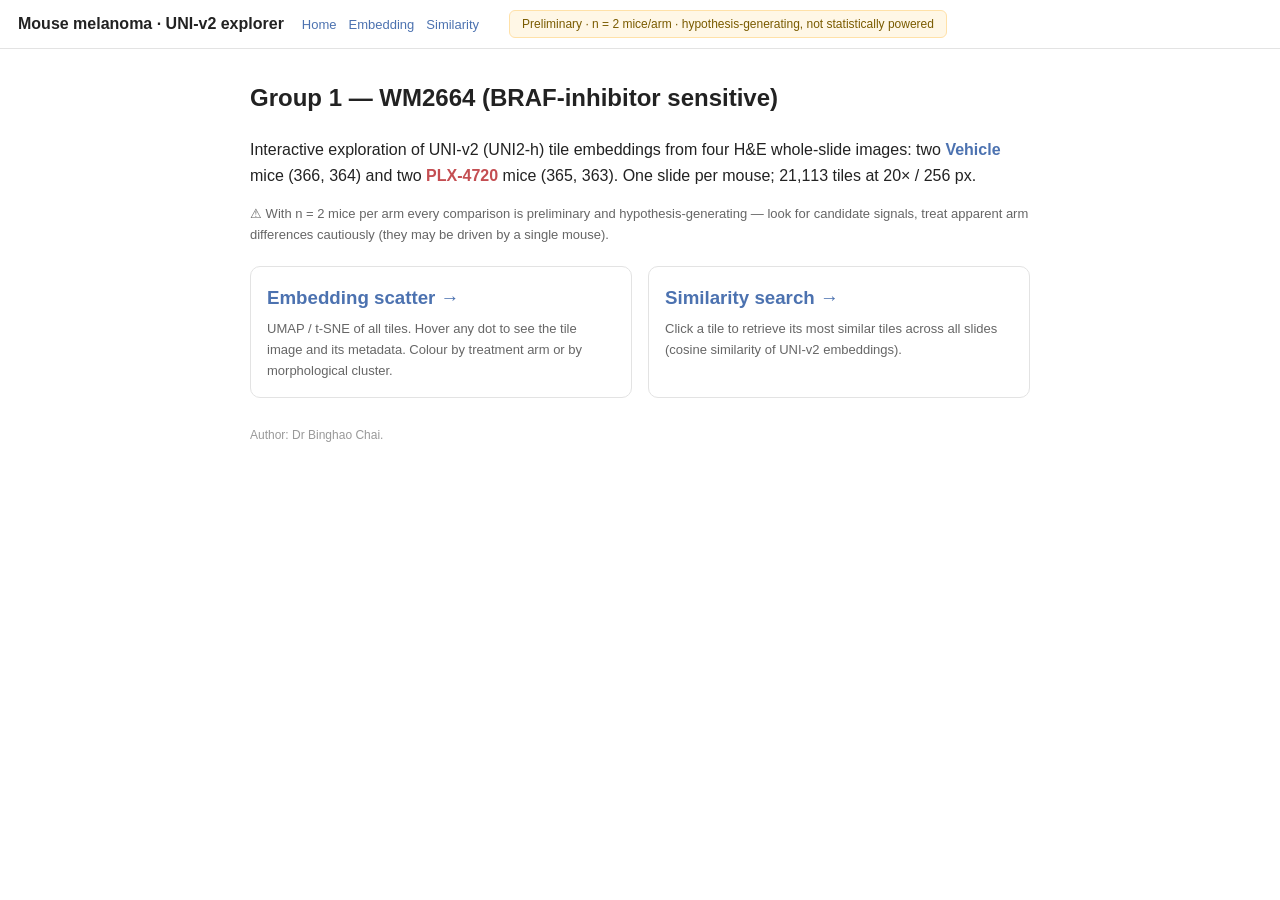
==== index.html @ 3aac0aca "Interactive UNI-v2 tile explorer (static site) - index.html (summary), scatter.html (UMAP/t-SNE, hov" ====
<!doctype html><html><head><meta charset="utf-8">
<title>Mouse melanoma · UNI-v2 explorer</title><link rel="stylesheet" href="style.css"></head>
<body><header>
  <h1>Mouse melanoma · UNI-v2 explorer</h1>
  <nav class="crumbs"><a href="index.html">Home</a><a href="scatter.html">Embedding</a><a href="similarity.html">Similarity</a></nav>
  <span class="banner">Preliminary · n = 2 mice/arm · hypothesis-generating, not statistically powered</span>
</header>
<div class="home">
<h2>Group 1 — WM2664 (BRAF-inhibitor sensitive)</h2>
<p>Interactive exploration of UNI-v2 (UNI2-h) tile embeddings from four H&amp;E whole-slide images:
two <b style="color:#4C72B0">Vehicle</b> mice (366, 364) and two <b style="color:#C44E52">PLX-4720</b>
mice (365, 363). One slide per mouse; 21,113 tiles at 20× / 256&nbsp;px.</p>
<p style="color:#666;font-size:13px">⚠ With n = 2 mice per arm every comparison is preliminary and
hypothesis-generating — look for candidate signals, treat apparent arm differences cautiously
(they may be driven by a single mouse).</p>
<div class="cards">
  <a class="card" href="scatter.html"><h3>Embedding scatter →</h3>
    <p>UMAP / t-SNE of all tiles. Hover any dot to see the tile image and its metadata.
       Colour by treatment arm or by morphological cluster.</p></a>
  <a class="card" href="similarity.html"><h3>Similarity search →</h3>
    <p>Click a tile to retrieve its most similar tiles across all slides
       (cosine similarity of UNI-v2 embeddings).</p></a>
</div>
<p style="margin-top:28px;font-size:12px;color:#999">Author: Dr Binghao Chai.</p>
</div></body></html>
---- style.css ----
:root{ --fg:#222; --muted:#666; --line:#e3e3e3; --accent:#4C72B0; }
*{ box-sizing:border-box; }
body{ font-family:Arial,"Liberation Sans","Nimbus Sans",Helvetica,sans-serif;
  color:var(--fg); margin:0; }
header{ padding:10px 18px; border-bottom:1px solid var(--line); display:flex;
  align-items:center; gap:18px; flex-wrap:wrap; }
header h1{ font-size:16px; margin:0; font-weight:700; }
header .crumbs a{ color:var(--accent); text-decoration:none; margin-right:12px; font-size:13px; }
.banner{ background:#fff7e6; border:1px solid #ffe1a8; color:#7a5b00;
  font-size:12px; padding:6px 12px; border-radius:6px; }
.controls{ display:flex; gap:14px; align-items:center; font-size:13px; flex-wrap:wrap; }
.controls label{ color:var(--muted); margin-right:4px; }
select,button{ font:inherit; padding:3px 8px; border:1px solid #ccc; border-radius:6px;
  background:#fff; cursor:pointer; }
.wrap{ display:flex; height:calc(100vh - 58px); }
#plot{ flex:1 1 auto; min-width:0; }
.side{ width:300px; border-left:1px solid var(--line); padding:14px; overflow:auto; }
.tile{ background:#f3f3f3; border:1px solid #ddd; border-radius:4px; }
.kv{ font-size:13px; color:var(--fg); margin:8px 0; line-height:1.5; }
.kv b{ color:var(--muted); font-weight:400; display:inline-block; width:64px; }
.swatch{ display:inline-block; width:11px; height:11px; border-radius:2px; vertical-align:middle; }
.grid{ display:flex; flex-wrap:wrap; gap:8px; }
.cell{ width:88px; cursor:pointer; text-align:center; }
.cell .thumb{ border:3px solid #ccc; border-radius:4px; }
.cell .cap{ font-size:11px; color:var(--muted); margin-top:2px; }
.home{ max-width:820px; margin:30px auto; padding:0 20px; line-height:1.6; }
.home .cards{ display:flex; gap:16px; flex-wrap:wrap; margin-top:20px; }
.card{ flex:1 1 240px; border:1px solid var(--line); border-radius:10px; padding:16px;
  text-decoration:none; color:inherit; transition:box-shadow .15s; }
.card:hover{ box-shadow:0 3px 14px rgba(0,0,0,.08); }
.card h3{ margin:0 0 6px; color:var(--accent); }
.card p{ margin:0; font-size:13px; color:var(--muted); }
table.meta{ font-size:13px; border-collapse:collapse; margin-top:8px; }
table.meta td{ padding:2px 10px 2px 0; }
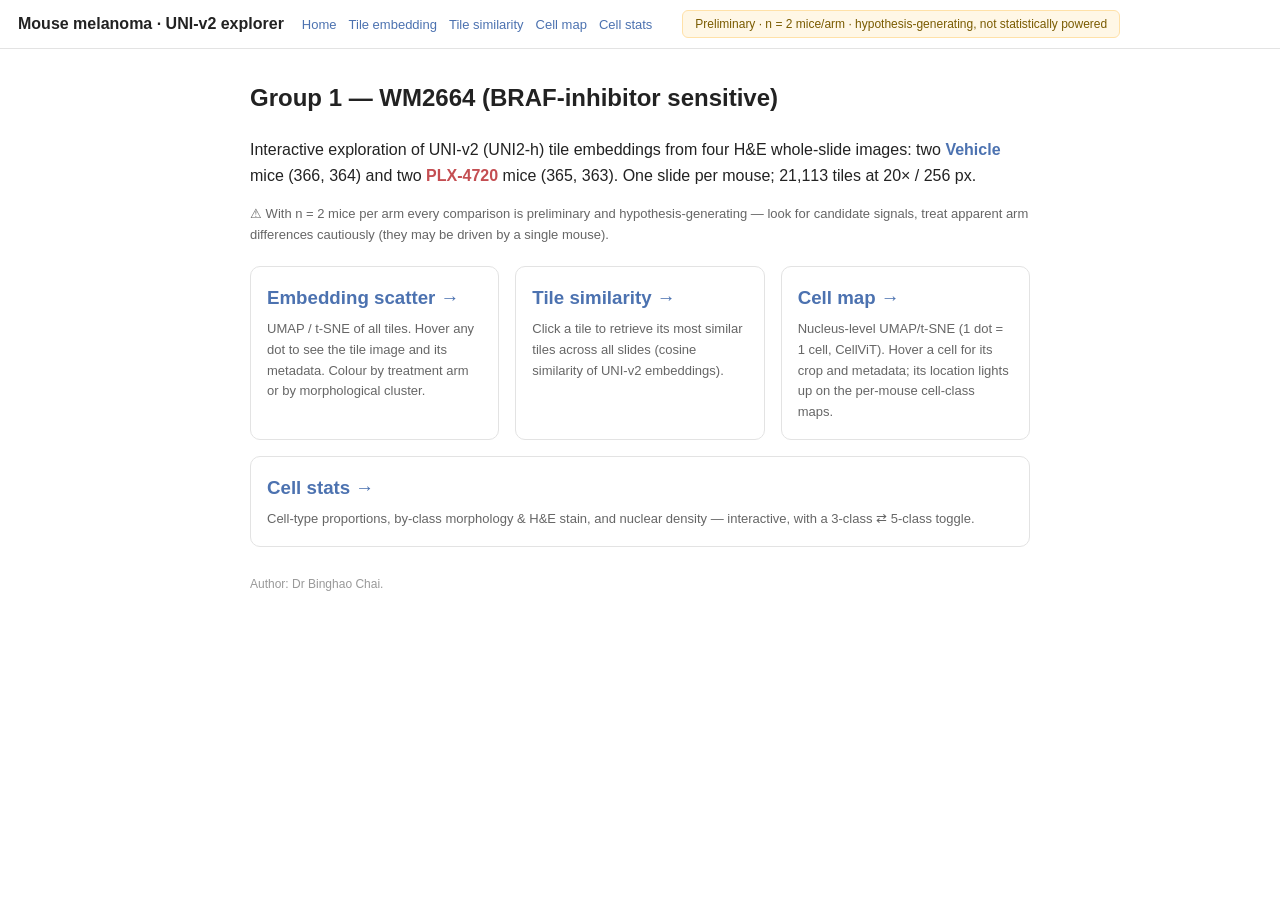
==== commit 645dea81: "add cell level analysis - interactive" ====
--- a/index.html
+++ b/index.html
@@ -2,7 +2,7 @@
 <title>Mouse melanoma · UNI-v2 explorer</title><link rel="stylesheet" href="style.css"></head>
 <body><header>
   <h1>Mouse melanoma · UNI-v2 explorer</h1>
-  <nav class="crumbs"><a href="index.html">Home</a><a href="scatter.html">Embedding</a><a href="similarity.html">Similarity</a></nav>
+  <nav class="crumbs"><a href="index.html">Home</a><a href="scatter.html">Tile embedding</a><a href="similarity.html">Tile similarity</a><a href="cells_scatter.html">Cell map</a><a href="cells.html">Cell stats</a></nav>
   <span class="banner">Preliminary · n = 2 mice/arm · hypothesis-generating, not statistically powered</span>
 </header>
 <div class="home">
@@ -17,9 +17,15 @@
   <a class="card" href="scatter.html"><h3>Embedding scatter →</h3>
     <p>UMAP / t-SNE of all tiles. Hover any dot to see the tile image and its metadata.
        Colour by treatment arm or by morphological cluster.</p></a>
-  <a class="card" href="similarity.html"><h3>Similarity search →</h3>
+  <a class="card" href="similarity.html"><h3>Tile similarity →</h3>
     <p>Click a tile to retrieve its most similar tiles across all slides
        (cosine similarity of UNI-v2 embeddings).</p></a>
+  <a class="card" href="cells_scatter.html"><h3>Cell map →</h3>
+    <p>Nucleus-level UMAP/t-SNE (1 dot = 1 cell, CellViT). Hover a cell for its crop and metadata;
+       its location lights up on the per-mouse cell-class maps.</p></a>
+  <a class="card" href="cells.html"><h3>Cell stats →</h3>
+    <p>Cell-type proportions, by-class morphology &amp; H&amp;E stain, and nuclear density —
+       interactive, with a 3-class ⇄ 5-class toggle.</p></a>
 </div>
 <p style="margin-top:28px;font-size:12px;color:#999">Author: Dr Binghao Chai.</p>
 </div></body></html>
--- a/style.css
+++ b/style.css
@@ -9,13 +9,54 @@
 header .crumbs a{ color:var(--accent); text-decoration:none; margin-right:12px; font-size:13px; }
 .banner{ background:#fff7e6; border:1px solid #ffe1a8; color:#7a5b00;
   font-size:12px; padding:6px 12px; border-radius:6px; }
+.hint{ background:#eaf1ff; border:1px solid #b9d0ff; color:#244c93; font-weight:600;
+  font-size:12px; padding:5px 11px; border-radius:6px; line-height:1.45; }
+.hint b{ color:#142f5e; }
 .controls{ display:flex; gap:14px; align-items:center; font-size:13px; flex-wrap:wrap; }
 .controls label{ color:var(--muted); margin-right:4px; }
 select,button{ font:inherit; padding:3px 8px; border:1px solid #ccc; border-radius:6px;
   background:#fff; cursor:pointer; }
 .wrap{ display:flex; height:calc(100vh - 58px); }
 #plot{ flex:1 1 auto; min-width:0; }
-.side{ width:300px; border-left:1px solid var(--line); padding:14px; overflow:auto; }
+.side{ width:480px; flex:0 0 480px; border-left:1px solid var(--line); padding:14px; overflow:auto; }
+.paneltop{ display:flex; gap:12px; align-items:flex-start; }
+.heathead{ display:flex; justify-content:space-between; align-items:center;
+  margin:16px 0 6px; font-size:13px; color:var(--muted); }
+.heathead input[type=range]{ vertical-align:middle; width:90px; }
+.heatwrap{ position:relative; width:100%; line-height:0; border:1px solid var(--line); border-radius:4px; overflow:hidden; }
+#heatBase{ position:relative; width:100%; display:block; }
+#heatOver{ position:absolute; top:0; left:0; width:100%; display:block; }
+.marker{ position:absolute; border:2px solid #00e5ff;
+  box-shadow:0 0 0 1.6px rgba(0,0,0,.85), 0 0 6px rgba(0,229,255,.8);
+  border-radius:2px; pointer-events:none; display:none; }
+/* scatter page: small scatter (left, tile card floats over it) + 2x2 heatmaps fill the right */
+.layout2{ display:grid; grid-template-columns:38% 62%; gap:8px;
+  height:calc(100vh - 96px); padding:8px; }
+.plotwrap{ position:relative; min-width:0; border:1px solid var(--line); border-radius:6px; overflow:hidden; }
+.plotwrap #plot{ position:absolute; inset:0; }
+#tilecard{ position:absolute; top:8px; left:8px; z-index:6; pointer-events:none;
+  display:flex; gap:10px; align-items:flex-start; max-width:330px;
+  background:rgba(255,255,255,.94); border:1px solid var(--line); border-radius:8px;
+  padding:8px; box-shadow:0 2px 12px rgba(0,0,0,.14); }
+.heatside{ grid-column:2; display:flex; flex-direction:column; min-width:0; min-height:0; }
+.overlaybar{ display:flex; align-items:center; gap:12px; margin-bottom:8px; padding:9px 14px;
+  background:#eaf1ff; border:1px solid #b9d0ff; border-radius:9px; }
+.overlaybar .olabel{ font-weight:700; color:#244c93; font-size:13px; white-space:nowrap; }
+.overlaybar input[type=range]{ flex:1; accent-color:#244c93; height:6px; }
+.overlaybar .oval{ font-variant-numeric:tabular-nums; color:#244c93; font-weight:700;
+  width:44px; text-align:right; }
+.heatgrid2{ flex:1; display:grid; grid-template-columns:1fr 1fr; grid-template-rows:1fr 1fr;
+  gap:8px; min-height:0; }
+.hpanel{ position:relative; border:1px solid var(--line); border-radius:6px; padding:5px;
+  display:flex; flex-direction:column; min-height:0; min-width:0;
+  opacity:.9; transition:opacity .1s, box-shadow .1s; }
+.hpanel.active{ opacity:1; box-shadow:0 0 0 2px var(--hl) inset; }
+.hlabel{ font-size:12px; color:var(--fg); margin-bottom:4px; white-space:nowrap; }
+.hbox{ position:relative; flex:1; min-height:0; }
+.hbase,.hover{ position:absolute; top:0; left:0; width:100%; height:100%; object-fit:contain; }
+.hmark{ position:absolute; border:2px solid #00e5ff;
+  box-shadow:0 0 0 1.6px rgba(0,0,0,.85), 0 0 7px rgba(0,229,255,.9);
+  border-radius:2px; pointer-events:none; display:none; }
 .tile{ background:#f3f3f3; border:1px solid #ddd; border-radius:4px; }
 .kv{ font-size:13px; color:var(--fg); margin:8px 0; line-height:1.5; }
 .kv b{ color:var(--muted); font-weight:400; display:inline-block; width:64px; }
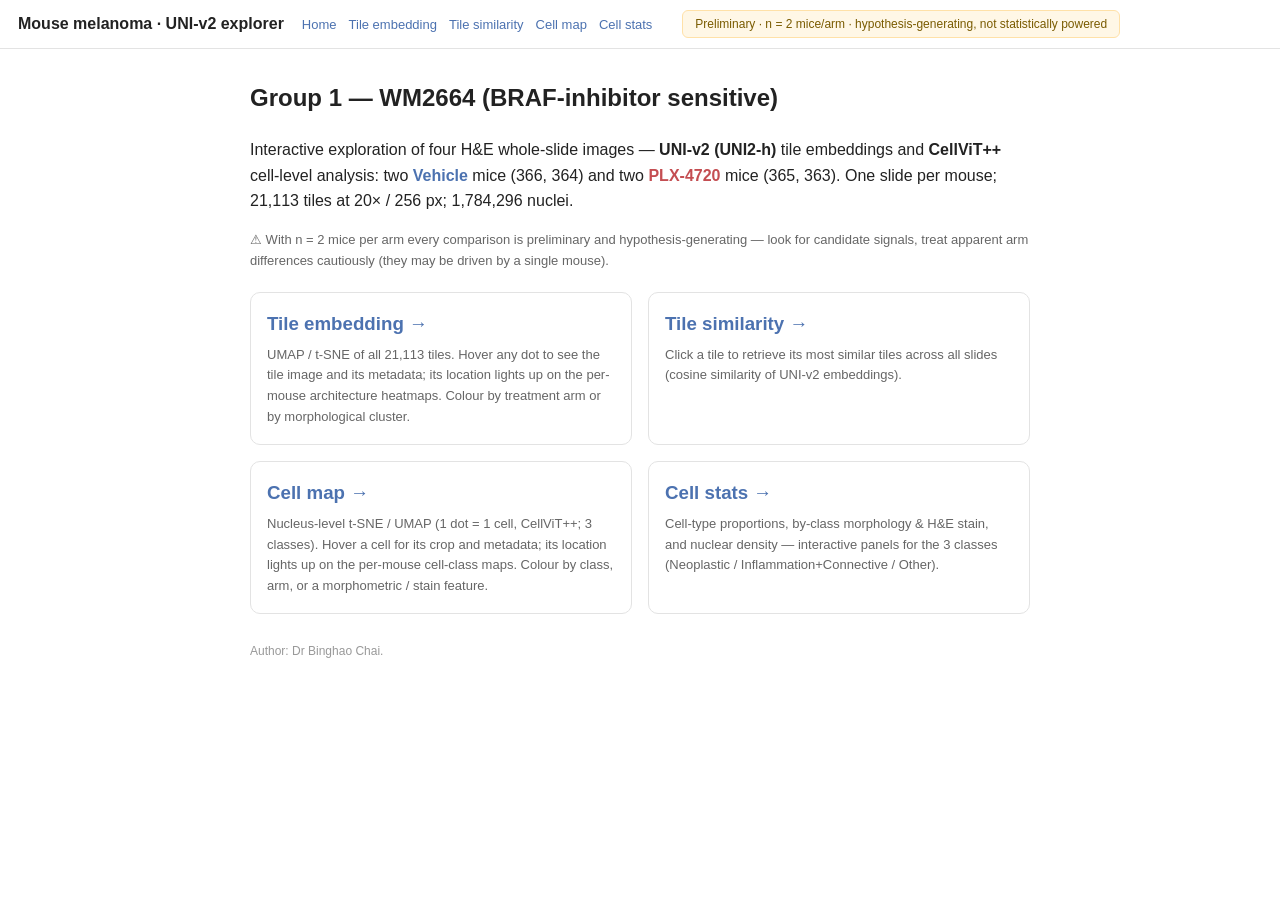
==== commit d43b5dd5: "layout update" ====
--- a/index.html
+++ b/index.html
@@ -1,5 +1,5 @@
 <!doctype html><html><head><meta charset="utf-8">
-<title>Mouse melanoma · UNI-v2 explorer</title><link rel="stylesheet" href="style.css"></head>
+<title>Mouse melanoma · UNI-v2 explorer</title><link rel="stylesheet" href="style.css?v=20260602153105"></head>
 <body><header>
   <h1>Mouse melanoma · UNI-v2 explorer</h1>
   <nav class="crumbs"><a href="index.html">Home</a><a href="scatter.html">Tile embedding</a><a href="similarity.html">Tile similarity</a><a href="cells_scatter.html">Cell map</a><a href="cells.html">Cell stats</a></nav>
@@ -7,25 +7,28 @@
 </header>
 <div class="home">
 <h2>Group 1 — WM2664 (BRAF-inhibitor sensitive)</h2>
-<p>Interactive exploration of UNI-v2 (UNI2-h) tile embeddings from four H&amp;E whole-slide images:
-two <b style="color:#4C72B0">Vehicle</b> mice (366, 364) and two <b style="color:#C44E52">PLX-4720</b>
-mice (365, 363). One slide per mouse; 21,113 tiles at 20× / 256&nbsp;px.</p>
+<p>Interactive exploration of four H&amp;E whole-slide images — <b>UNI-v2 (UNI2-h)</b> tile
+embeddings and <b>CellViT++</b> cell-level analysis: two <b style="color:#4C72B0">Vehicle</b>
+mice (366, 364) and two <b style="color:#C44E52">PLX-4720</b> mice (365, 363). One slide per mouse;
+21,113 tiles at 20× / 256&nbsp;px; 1,784,296 nuclei.</p>
 <p style="color:#666;font-size:13px">⚠ With n = 2 mice per arm every comparison is preliminary and
 hypothesis-generating — look for candidate signals, treat apparent arm differences cautiously
 (they may be driven by a single mouse).</p>
 <div class="cards">
-  <a class="card" href="scatter.html"><h3>Embedding scatter →</h3>
-    <p>UMAP / t-SNE of all tiles. Hover any dot to see the tile image and its metadata.
-       Colour by treatment arm or by morphological cluster.</p></a>
+  <a class="card" href="scatter.html"><h3>Tile embedding →</h3>
+    <p>UMAP / t-SNE of all 21,113 tiles. Hover any dot to see the tile image and its metadata;
+       its location lights up on the per-mouse architecture heatmaps. Colour by treatment arm or
+       by morphological cluster.</p></a>
   <a class="card" href="similarity.html"><h3>Tile similarity →</h3>
     <p>Click a tile to retrieve its most similar tiles across all slides
        (cosine similarity of UNI-v2 embeddings).</p></a>
   <a class="card" href="cells_scatter.html"><h3>Cell map →</h3>
-    <p>Nucleus-level UMAP/t-SNE (1 dot = 1 cell, CellViT). Hover a cell for its crop and metadata;
-       its location lights up on the per-mouse cell-class maps.</p></a>
+    <p>Nucleus-level t-SNE / UMAP (1 dot = 1 cell, CellViT++; 3 classes). Hover a cell for its crop
+       and metadata; its location lights up on the per-mouse cell-class maps. Colour by class, arm,
+       or a morphometric / stain feature.</p></a>
   <a class="card" href="cells.html"><h3>Cell stats →</h3>
     <p>Cell-type proportions, by-class morphology &amp; H&amp;E stain, and nuclear density —
-       interactive, with a 3-class ⇄ 5-class toggle.</p></a>
+       interactive panels for the 3 classes (Neoplastic / Inflammation+Connective / Other).</p></a>
 </div>
 <p style="margin-top:28px;font-size:12px;color:#999">Author: Dr Binghao Chai.</p>
 </div></body></html>
--- a/style.css
+++ b/style.css
@@ -66,8 +66,8 @@
 .cell .thumb{ border:3px solid #ccc; border-radius:4px; }
 .cell .cap{ font-size:11px; color:var(--muted); margin-top:2px; }
 .home{ max-width:820px; margin:30px auto; padding:0 20px; line-height:1.6; }
-.home .cards{ display:flex; gap:16px; flex-wrap:wrap; margin-top:20px; }
-.card{ flex:1 1 240px; border:1px solid var(--line); border-radius:10px; padding:16px;
+.home .cards{ display:grid; grid-template-columns:1fr 1fr; gap:16px; margin-top:20px; }
+.card{ border:1px solid var(--line); border-radius:10px; padding:16px;
   text-decoration:none; color:inherit; transition:box-shadow .15s; }
 .card:hover{ box-shadow:0 3px 14px rgba(0,0,0,.08); }
 .card h3{ margin:0 0 6px; color:var(--accent); }
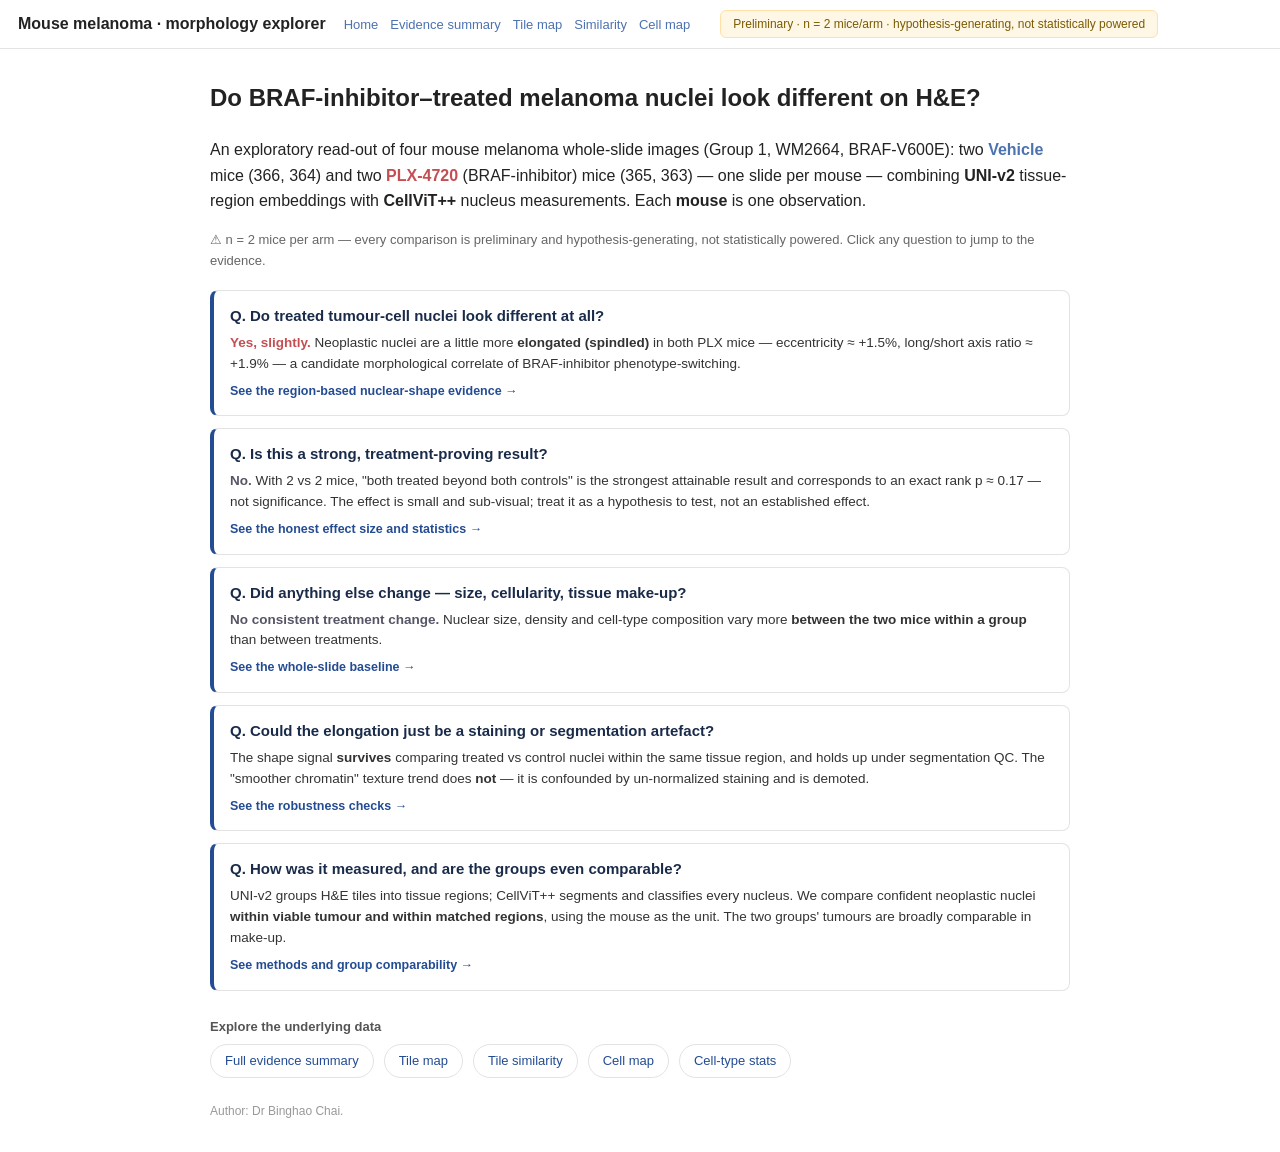
==== commit 7d3323ba: "add plots" ====
--- a/index.html
+++ b/index.html
@@ -1,34 +1,72 @@
 <!doctype html><html><head><meta charset="utf-8">
-<title>Mouse melanoma · UNI-v2 explorer</title><link rel="stylesheet" href="style.css?v=20260602153105"></head>
+<title>Mouse melanoma · morphology explorer</title><link rel="stylesheet" href="style.css?v=20260710223205">
+<style>
+.home{max-width:900px}
+.qa{display:flex;flex-direction:column;gap:12px;margin:18px 0 26px}
+.qa a{display:block;border:1px solid var(--line);border-left:4px solid #244c93;border-radius:8px;
+  padding:13px 16px;text-decoration:none;color:inherit;background:#fff;transition:background .12s}
+.qa a:hover{background:#f6f9fe}
+.qa .q{font-weight:600;color:#1a2b4a;font-size:15px}
+.qa .a{color:#333;font-size:13.5px;line-height:1.55;margin-top:5px}
+.qa .a b.up{color:#C44E52}.qa .a b.flat{color:#556}
+.qa .go{color:#244c93;font-size:12.5px;font-weight:600;margin-top:6px;display:inline-block}
+.explore{display:flex;gap:10px;flex-wrap:wrap;margin:6px 0 24px}
+.explore a{border:1px solid var(--line);border-radius:999px;padding:6px 14px;text-decoration:none;color:#244c93;font-size:13px;background:#fff}
+.explore a:hover{background:#f0f4fb}
+</style></head>
 <body><header>
-  <h1>Mouse melanoma · UNI-v2 explorer</h1>
-  <nav class="crumbs"><a href="index.html">Home</a><a href="scatter.html">Tile embedding</a><a href="similarity.html">Tile similarity</a><a href="cells_scatter.html">Cell map</a><a href="cells.html">Cell stats</a></nav>
+  <h1>Mouse melanoma · morphology explorer</h1>
+  <nav class="crumbs"><a href="index.html">Home</a><a href="experiments.html">Evidence summary</a><a href="scatter.html">Tile map</a><a href="similarity.html">Similarity</a><a href="cells_scatter.html">Cell map</a></nav>
   <span class="banner">Preliminary · n = 2 mice/arm · hypothesis-generating, not statistically powered</span>
 </header>
 <div class="home">
-<h2>Group 1 — WM2664 (BRAF-inhibitor sensitive)</h2>
-<p>Interactive exploration of four H&amp;E whole-slide images — <b>UNI-v2 (UNI2-h)</b> tile
-embeddings and <b>CellViT++</b> cell-level analysis: two <b style="color:#4C72B0">Vehicle</b>
-mice (366, 364) and two <b style="color:#C44E52">PLX-4720</b> mice (365, 363). One slide per mouse;
-21,113 tiles at 20× / 256&nbsp;px; 1,784,296 nuclei.</p>
-<p style="color:#666;font-size:13px">⚠ With n = 2 mice per arm every comparison is preliminary and
-hypothesis-generating — look for candidate signals, treat apparent arm differences cautiously
-(they may be driven by a single mouse).</p>
-<div class="cards">
-  <a class="card" href="scatter.html"><h3>Tile embedding →</h3>
-    <p>UMAP / t-SNE of all 21,113 tiles. Hover any dot to see the tile image and its metadata;
-       its location lights up on the per-mouse architecture heatmaps. Colour by treatment arm or
-       by morphological cluster.</p></a>
-  <a class="card" href="similarity.html"><h3>Tile similarity →</h3>
-    <p>Click a tile to retrieve its most similar tiles across all slides
-       (cosine similarity of UNI-v2 embeddings).</p></a>
-  <a class="card" href="cells_scatter.html"><h3>Cell map →</h3>
-    <p>Nucleus-level t-SNE / UMAP (1 dot = 1 cell, CellViT++; 3 classes). Hover a cell for its crop
-       and metadata; its location lights up on the per-mouse cell-class maps. Colour by class, arm,
-       or a morphometric / stain feature.</p></a>
-  <a class="card" href="cells.html"><h3>Cell stats →</h3>
-    <p>Cell-type proportions, by-class morphology &amp; H&amp;E stain, and nuclear density —
-       interactive panels for the 3 classes (Neoplastic / Inflammation+Connective / Other).</p></a>
+<h2>Do BRAF-inhibitor–treated melanoma nuclei look different on H&amp;E?</h2>
+<p>An exploratory read-out of four mouse melanoma whole-slide images (Group 1, WM2664, BRAF-V600E):
+two <b style="color:#4C72B0">Vehicle</b> mice (366, 364) and two <b style="color:#C44E52">PLX-4720</b>
+(BRAF-inhibitor) mice (365, 363) — one slide per mouse — combining <b>UNI-v2</b> tissue-region
+embeddings with <b>CellViT++</b> nucleus measurements. Each <b>mouse</b> is one observation.</p>
+<p style="color:#666;font-size:13px">⚠ n = 2 mice per arm — every comparison is preliminary and
+hypothesis-generating, not statistically powered. Click any question to jump to the evidence.</p>
+
+<div class="qa">
+  <a href="experiments.html#region">
+    <div class="q">Q. Do treated tumour-cell nuclei look different at all?</div>
+    <div class="a"><b class="up">Yes, slightly.</b> Neoplastic nuclei are a little more <b>elongated
+      (spindled)</b> in both PLX mice — eccentricity ≈ +1.5%, long/short axis ratio ≈ +1.9% — a candidate
+      morphological correlate of BRAF-inhibitor phenotype-switching.</div>
+    <span class="go">See the region-based nuclear-shape evidence →</span></a>
+  <a href="experiments.html#top">
+    <div class="q">Q. Is this a strong, treatment-proving result?</div>
+    <div class="a"><b class="flat">No.</b> With 2 vs 2 mice, "both treated beyond both controls" is the
+      strongest attainable result and corresponds to an exact rank p ≈ 0.17 — not significance. The effect
+      is small and sub-visual; treat it as a hypothesis to test, not an established effect.</div>
+    <span class="go">See the honest effect size and statistics →</span></a>
+  <a href="experiments.html#wholeslide">
+    <div class="q">Q. Did anything else change — size, cellularity, tissue make-up?</div>
+    <div class="a"><b class="flat">No consistent treatment change.</b> Nuclear size, density and cell-type
+      composition vary more <b>between the two mice within a group</b> than between treatments.</div>
+    <span class="go">See the whole-slide baseline →</span></a>
+  <a href="experiments.html#artifact">
+    <div class="q">Q. Could the elongation just be a staining or segmentation artefact?</div>
+    <div class="a">The shape signal <b>survives</b> comparing treated vs control nuclei within the same
+      tissue region, and holds up under segmentation QC. The "smoother chromatin" texture trend does
+      <b>not</b> — it is confounded by un-normalized staining and is demoted.</div>
+    <span class="go">See the robustness checks →</span></a>
+  <a href="experiments.html#compare">
+    <div class="q">Q. How was it measured, and are the groups even comparable?</div>
+    <div class="a">UNI-v2 groups H&amp;E tiles into tissue regions; CellViT++ segments and classifies every
+      nucleus. We compare confident neoplastic nuclei <b>within viable tumour and within matched
+      regions</b>, using the mouse as the unit. The two groups' tumours are broadly comparable in make-up.</div>
+    <span class="go">See methods and group comparability →</span></a>
 </div>
-<p style="margin-top:28px;font-size:12px;color:#999">Author: Dr Binghao Chai.</p>
+
+<p style="font-size:13px;color:#555;margin:0 0 6px"><b>Explore the underlying data</b></p>
+<div class="explore">
+  <a href="experiments.html">Full evidence summary</a>
+  <a href="scatter.html">Tile map</a>
+  <a href="similarity.html">Tile similarity</a>
+  <a href="cells_scatter.html">Cell map</a>
+  <a href="cells.html">Cell-type stats</a>
+</div>
+<p style="margin-top:22px;font-size:12px;color:#999">Author: Dr Binghao Chai.</p>
 </div></body></html>
--- a/style.css
+++ b/style.css
@@ -65,6 +65,10 @@
 .cell{ width:88px; cursor:pointer; text-align:center; }
 .cell .thumb{ border:3px solid #ccc; border-radius:4px; }
 .cell .cap{ font-size:11px; color:var(--muted); margin-top:2px; }
+body.embed{ overflow:hidden; }
+body.embed .controls{ padding:7px 12px!important; }
+body.embed .layout2{ grid-template-columns:44% 56%; height:calc(100vh - 46px); padding:6px; }
+body.embed .wrap{ height:calc(100vh - 46px); }
 .home{ max-width:820px; margin:30px auto; padding:0 20px; line-height:1.6; }
 .home .cards{ display:grid; grid-template-columns:1fr 1fr; gap:16px; margin-top:20px; }
 .card{ border:1px solid var(--line); border-radius:10px; padding:16px;
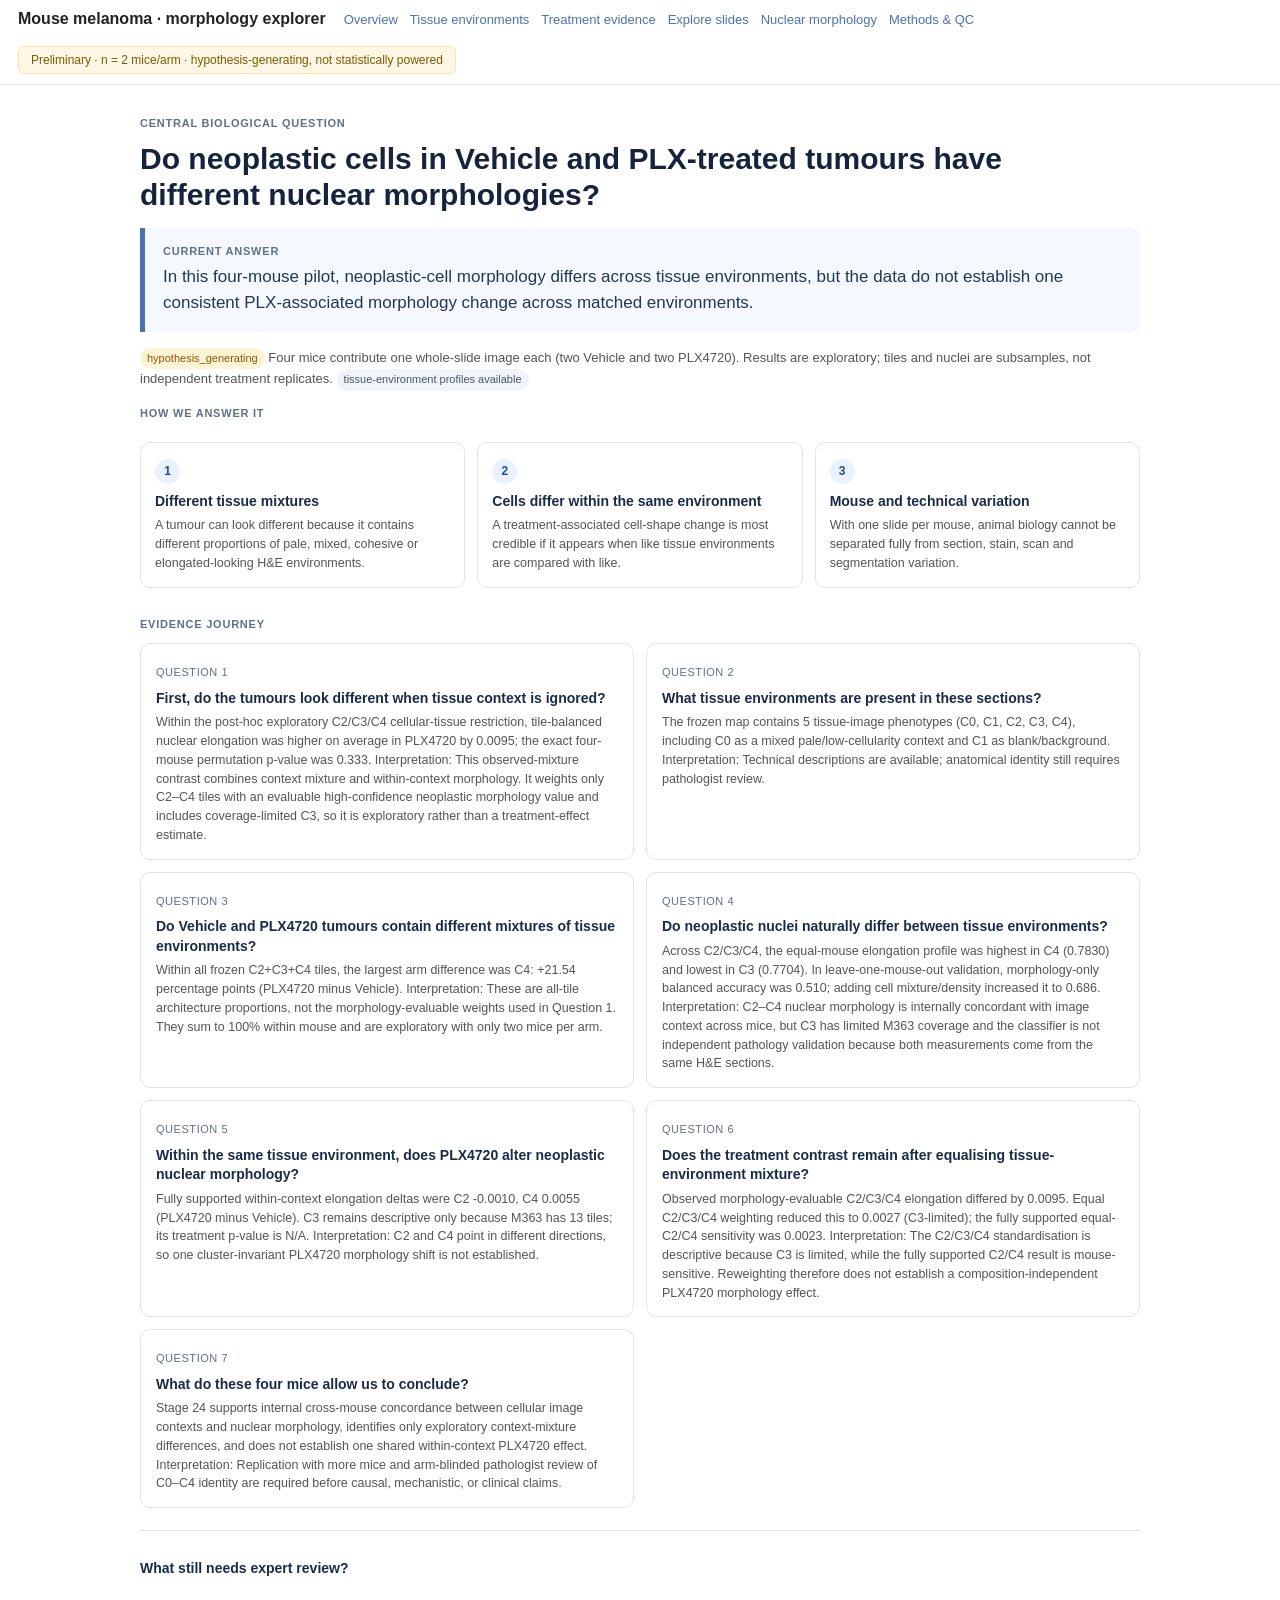
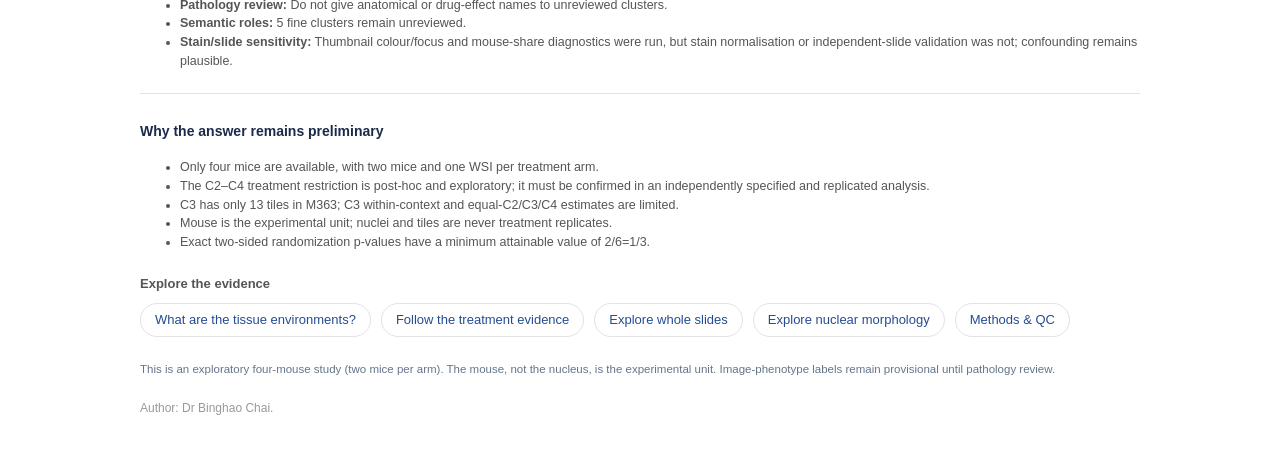
==== commit 81a84c0a: "add stratified analysis" ====
--- a/index.html
+++ b/index.html
@@ -1,72 +1,68 @@
 <!doctype html><html><head><meta charset="utf-8">
-<title>Mouse melanoma · morphology explorer</title><link rel="stylesheet" href="style.css?v=20260710223205">
+<title>Mouse melanoma · morphology explorer</title><link rel="stylesheet" href="style.css?v=20260716151626">
 <style>
-.home{max-width:900px}
-.qa{display:flex;flex-direction:column;gap:12px;margin:18px 0 26px}
-.qa a{display:block;border:1px solid var(--line);border-left:4px solid #244c93;border-radius:8px;
-  padding:13px 16px;text-decoration:none;color:inherit;background:#fff;transition:background .12s}
-.qa a:hover{background:#f6f9fe}
-.qa .q{font-weight:600;color:#1a2b4a;font-size:15px}
-.qa .a{color:#333;font-size:13.5px;line-height:1.55;margin-top:5px}
-.qa .a b.up{color:#C44E52}.qa .a b.flat{color:#556}
-.qa .go{color:#244c93;font-size:12.5px;font-weight:600;margin-top:6px;display:inline-block}
-.explore{display:flex;gap:10px;flex-wrap:wrap;margin:6px 0 24px}
+.home{max-width:1040px}.hero-question{font-size:30px;line-height:1.22;color:#16233f;margin:8px 0 14px;max-width:900px}
+.answer{border-left:5px solid #4c72b0;background:#f5f9ff;padding:15px 18px;margin:0 0 16px;border-radius:0 9px 9px 0;font-size:17px;line-height:1.55;color:#243752}
+.answer .eyebrow,.journey-title{display:block;text-transform:uppercase;letter-spacing:.07em;font-size:11px;font-weight:700;color:#607089;margin-bottom:4px}
+.decomposition{display:grid;grid-template-columns:repeat(3,1fr);gap:12px;margin:20px 0 28px}.decomp{border:1px solid var(--line);border-radius:10px;padding:14px;background:#fff}
+.decomp .step{display:inline-flex;width:25px;height:25px;align-items:center;justify-content:center;border-radius:50%;background:#eaf1ff;color:#244c93;font-weight:700;font-size:12px}.decomp h3{font-size:14px;line-height:1.35;margin:8px 0 5px;color:#1a2b4a}.decomp p{font-size:12.5px;line-height:1.5;color:#555;margin:0}
+.explore{display:flex;gap:10px;flex-wrap:wrap;margin:8px 0 24px}
 .explore a{border:1px solid var(--line);border-radius:999px;padding:6px 14px;text-decoration:none;color:#244c93;font-size:13px;background:#fff}
-.explore a:hover{background:#f0f4fb}
+.explore a:hover{background:#f0f4fb}.summary-status{font-size:13px;color:#555;margin:6px 0 14px;line-height:1.6}.journey{display:grid;grid-template-columns:1fr 1fr;gap:12px;margin:10px 0 20px}
+.journey a{border:1px solid var(--line);border-radius:10px;padding:14px 15px;text-decoration:none;color:inherit;background:#fff}.journey a:hover{box-shadow:0 3px 14px rgba(0,0,0,.08)}
+.journey .number{font-size:11px;color:#607089;text-transform:uppercase;letter-spacing:.05em}.journey h3{font-size:14px;line-height:1.4;color:#1a2b4a;margin:5px 0}.journey p{font-size:12.5px;line-height:1.5;color:#555;margin:0}
+.review-panel{border-top:1px solid var(--line);margin-top:22px;padding-top:12px}.review-panel h3{font-size:14px;color:#1a2b4a}.review-panel li{font-size:12.5px;color:#555;line-height:1.5}
+@media(max-width:760px){.hero-question{font-size:24px}.decomposition,.journey{grid-template-columns:1fr}}
 </style></head>
 <body><header>
   <h1>Mouse melanoma · morphology explorer</h1>
-  <nav class="crumbs"><a href="index.html">Home</a><a href="experiments.html">Evidence summary</a><a href="scatter.html">Tile map</a><a href="similarity.html">Similarity</a><a href="cells_scatter.html">Cell map</a></nav>
+  <nav class="crumbs"><a href="index.html">Overview</a><a href="phenotypes.html">Tissue environments</a><a href="experiments.html">Treatment evidence</a><a href="scatter.html">Explore slides</a><a href="cells.html">Nuclear morphology</a><a href="cluster_selection.html">Methods &amp; QC</a></nav>
   <span class="banner">Preliminary · n = 2 mice/arm · hypothesis-generating, not statistically powered</span>
 </header>
 <div class="home">
-<h2>Do BRAF-inhibitor–treated melanoma nuclei look different on H&amp;E?</h2>
-<p>An exploratory read-out of four mouse melanoma whole-slide images (Group 1, WM2664, BRAF-V600E):
-two <b style="color:#4C72B0">Vehicle</b> mice (366, 364) and two <b style="color:#C44E52">PLX-4720</b>
-(BRAF-inhibitor) mice (365, 363) — one slide per mouse — combining <b>UNI-v2</b> tissue-region
-embeddings with <b>CellViT++</b> nucleus measurements. Each <b>mouse</b> is one observation.</p>
-<p style="color:#666;font-size:13px">⚠ n = 2 mice per arm — every comparison is preliminary and
-hypothesis-generating, not statistically powered. Click any question to jump to the evidence.</p>
+<span class="journey-title">Central biological question</span>
+<h2 id="headline" class="hero-question">Do neoplastic cells in Vehicle and PLX-treated tumours have different nuclear morphologies?</h2>
+<div id="plain_answer" class="answer"><span class="eyebrow">Current answer</span>Loading the current evidence…</div>
+<div id="summary_status" class="summary-status"></div>
 
-<div class="qa">
-  <a href="experiments.html#region">
-    <div class="q">Q. Do treated tumour-cell nuclei look different at all?</div>
-    <div class="a"><b class="up">Yes, slightly.</b> Neoplastic nuclei are a little more <b>elongated
-      (spindled)</b> in both PLX mice — eccentricity ≈ +1.5%, long/short axis ratio ≈ +1.9% — a candidate
-      morphological correlate of BRAF-inhibitor phenotype-switching.</div>
-    <span class="go">See the region-based nuclear-shape evidence →</span></a>
-  <a href="experiments.html#top">
-    <div class="q">Q. Is this a strong, treatment-proving result?</div>
-    <div class="a"><b class="flat">No.</b> With 2 vs 2 mice, "both treated beyond both controls" is the
-      strongest attainable result and corresponds to an exact rank p ≈ 0.17 — not significance. The effect
-      is small and sub-visual; treat it as a hypothesis to test, not an established effect.</div>
-    <span class="go">See the honest effect size and statistics →</span></a>
-  <a href="experiments.html#wholeslide">
-    <div class="q">Q. Did anything else change — size, cellularity, tissue make-up?</div>
-    <div class="a"><b class="flat">No consistent treatment change.</b> Nuclear size, density and cell-type
-      composition vary more <b>between the two mice within a group</b> than between treatments.</div>
-    <span class="go">See the whole-slide baseline →</span></a>
-  <a href="experiments.html#artifact">
-    <div class="q">Q. Could the elongation just be a staining or segmentation artefact?</div>
-    <div class="a">The shape signal <b>survives</b> comparing treated vs control nuclei within the same
-      tissue region, and holds up under segmentation QC. The "smoother chromatin" texture trend does
-      <b>not</b> — it is confounded by un-normalized staining and is demoted.</div>
-    <span class="go">See the robustness checks →</span></a>
-  <a href="experiments.html#compare">
-    <div class="q">Q. How was it measured, and are the groups even comparable?</div>
-    <div class="a">UNI-v2 groups H&amp;E tiles into tissue regions; CellViT++ segments and classifies every
-      nucleus. We compare confident neoplastic nuclei <b>within viable tumour and within matched
-      regions</b>, using the mouse as the unit. The two groups' tumours are broadly comparable in make-up.</div>
-    <span class="go">See methods and group comparability →</span></a>
+<span class="journey-title">How we answer it</span>
+<div id="decomposition" class="decomposition"></div>
+
+<span class="journey-title">Evidence journey</span>
+<div id="journey" class="journey"></div>
+<div id="review_flags" class="review-panel"></div>
+<div id="limitations" class="review-panel"></div>
+
+<p style="font-size:13px;color:#555;margin:22px 0 6px"><b>Explore the evidence</b></p>
+<div class="explore">
+  <a href="experiments.html#q2">What are the tissue environments?</a>
+  <a href="experiments.html">Follow the treatment evidence</a>
+  <a href="scatter.html">Explore whole slides</a><a href="cells.html">Explore nuclear morphology</a>
+  <a href="cluster_selection.html">Methods &amp; QC</a>
 </div>
-
-<p style="font-size:13px;color:#555;margin:0 0 6px"><b>Explore the underlying data</b></p>
-<div class="explore">
-  <a href="experiments.html">Full evidence summary</a>
-  <a href="scatter.html">Tile map</a>
-  <a href="similarity.html">Tile similarity</a>
-  <a href="cells_scatter.html">Cell map</a>
-  <a href="cells.html">Cell-type stats</a>
-</div>
+<p class="filter-note">This is an exploratory four-mouse study (two mice per arm). The mouse, not the nucleus, is the experimental unit. Image-phenotype labels remain provisional until pathology review.</p>
 <p style="margin-top:22px;font-size:12px;color:#999">Author: Dr Binghao Chai.</p>
-</div></body></html>+</div><script src="app.js?v=20260716151626"></script><script>
+const STORY_CONTRACT={"schema_version":"2.0","audience":"Biologists, pathologists and clinically oriented collaborators; no computational-science background assumed.","central_question":"Do neoplastic cells in Vehicle and PLX-treated tumours have different nuclear morphologies?","central_answer":"In this four-mouse pilot, neoplastic-cell morphology differs across tissue environments, but the data do not establish one consistent PLX-associated morphology change across matched environments.","experimental_unit":"mouse","study_design_note":"Four mice contribute one whole-slide image each (two Vehicle and two PLX4720). Results are exploratory; tiles and nuclei are subsamples, not independent treatment replicates.","conceptual_model":{"label":"Why the main question must be separated","equation":"Observed whole-tumour morphology difference = tissue-environment mixture difference + within-matched-environment cell difference + mouse/slide/stain/segmentation variation","terms":[{"id":"mixture","plain_label":"Different tissue mixtures","explanation":"A tumour can look different because it contains different proportions of pale, mixed, cohesive or elongated-looking H&E environments."},{"id":"within_context","plain_label":"Cells differ within the same environment","explanation":"A treatment-associated cell-shape change is most credible if it appears when like tissue environments are compared with like."},{"id":"other_variation","plain_label":"Mouse and technical variation","explanation":"With one slide per mouse, animal biology cannot be separated fully from section, stain, scan and segmentation variation."}]},"metric_dictionary":{"eccentricity":{"plain_label":"Nuclear elongation","direction":"Higher values indicate a more elongated outline.","independence_group":"elongation","primary":true},"axis_ratio":{"plain_label":"Long-to-short axis ratio","direction":"Higher values indicate a more elongated outline.","independence_group":"elongation","primary":false,"caveat":"A deterministic re-expression of eccentricity, not independent confirmation."},"area":{"plain_label":"Nuclear area","direction":"Higher values indicate a larger segmented nuclear profile.","independence_group":"size","primary":true},"equivalent_diameter":{"plain_label":"Equivalent nuclear diameter","direction":"Higher values indicate a larger segmented nuclear profile.","independence_group":"size","primary":false,"caveat":"Derived directly from area, not independent confirmation."},"perimeter":{"plain_label":"Nuclear perimeter","direction":"Higher values indicate a longer segmented nuclear boundary.","independence_group":"boundary_size","primary":true},"compactness":{"plain_label":"Nuclear compactness","direction":"Higher values indicate a more compact, circle-like outline.","independence_group":"boundary_shape","primary":true},"solidity":{"plain_label":"Nuclear solidity","direction":"Lower values indicate a more indented or irregular outline.","independence_group":"boundary_shape","primary":true}},"evidence_journey":[{"id":"whole_tumour","step":1,"title":"First, do the tumours look different when tissue context is ignored?","motivation":"A whole-tumour comparison is the intuitive starting point, but it mixes every tissue environment in a slide.","question":"Across the four mice, are overall neoplastic nuclear measurements shifted between Vehicle and PLX4720?","method":"For each mouse, take the median across eligible high-confidence, non-edge neoplastic nuclei within each C2, C3 and C4 tile, then average the morphology-evaluable tiles equally. Compare the four mouse-level values; nuclei and tiles are not treated as treatment replicates.","result_prompt":"Show one dot per mouse in small metric panels, with Vehicle and PLX4720 separated. Display the PLX-minus-Vehicle difference and exact four-mouse permutation result as context, not as a discovery threshold.","interpretation":"Any restricted cellular-tissue difference is a candidate signal only: it may reflect altered C2–C4 mixture, a within-context cell change, or mouse/slide variation.","data_asset":"assets/neoplastic_experiments.json","chart_family":"mouse_dot_small_multiples","data_unit":"mouse","primary_metrics":["eccentricity","area","compactness","solidity","perimeter"]},{"id":"tissue_environments","step":2,"title":"What tissue environments are present in these sections?","motivation":"Neoplastic nuclear shape depends on the surrounding architecture, so biologically meaningful comparison requires a map of recurring H&E environments.","question":"What does each image-derived cluster appear to represent, where does it occur, and how confidently can it be named?","method":"Group UNI-v2 tile embeddings without using treatment labels or nuclear outcomes, then inspect representative tiles, slide locations, cell composition and morphology. Keep pathology names provisional until expert review.","result_prompt":"Show phenotype cards with full-resolution examples, slide locations, tile and nucleus coverage, morphology fingerprints and a three-level identity statement: technical description, candidate biological interpretation, pathologist confirmation status.","interpretation":"The clusters are recurring H&E image phenotypes, not proven anatomical compartments. Blank/background is not a biological morphology group, and all biological labels remain provisional.","data_asset":"assets/cluster_biology.json","chart_family":"phenotype_cards_and_spatial_maps","data_unit":"tile","advanced_detail":"Technical appendix: how the five image phenotypes were selected"},{"id":"context_composition","step":3,"title":"Do Vehicle and PLX4720 tumours contain different mixtures of tissue environments?","motivation":"A change in tumour architecture can shift whole-slide nuclear summaries even when cells do not change within matched environments.","question":"Does the proportion of tiles assigned to each tissue environment differ between treatment arms?","method":"Within each mouse's analysis-eligible cellular tissue, calculate the fractions of C2, C3 and C4 using all C2+C3+C4 image tiles as the denominator, including tiles with no eligible neoplastic nucleus. Compare the two Vehicle mice with the two PLX4720 mice; the three conditional fractions sum to 100%. Keep the complete C0/C1 definitions and exclusion rationale on the Tissue environments page.","result_prompt":"Use 100% stacked bars for the four individual mice and a separate dot plot of C2–C4 PLX-minus-Vehicle percentage-point differences. Label the denominator as the share of C2–C4 tiles; do not mix C0/C1 into treatment-facing plots.","interpretation":"Report candidate architecture shifts by cluster, but do not describe them as independent treatment effects or as proof of drug response.","data_asset":"assets/cluster_stratified_stats.json","chart_family":"stacked_composition_plus_delta_dots","data_unit":"mouse","exclude_from_biological_denominator":[0,1]},{"id":"context_morphology","step":4,"title":"Do neoplastic nuclei naturally differ between tissue environments?","motivation":"Stratification is useful only if image environments correspond to interpretable differences in the nuclei they contain.","question":"Across all slides, which nuclear measurements distinguish the biological tile clusters, and do those differences recur across mice?","method":"Assign each mapped high-confidence neoplastic nucleus to its containing tile. For the treatment-evidence population, summarise C2, C3 and C4 morphology within tiles and mice before pooling. Compare these clusters descriptively and test tile-level classification with leave-one-mouse-out validation; retain C0/C1 definitions on the Tissue environments page.","result_prompt":"Use a cluster-by-metric effect heatmap for the overview, mouse-balanced distributions for a selected metric, four mouse dots for recurrence, and held-out-mouse confusion matrices for classification. Never connect unordered clusters with lines.","interpretation":"Morphology that distinguishes embedding clusters supports biological concordance, not independent validation: both tile embeddings and nuclear features come from the same H&E sections.","data_asset":"assets/cluster_biology.json","chart_family":"cluster_metric_heatmap_plus_distributions","data_unit":"tile_nested_in_mouse","exclude_clusters":[0,1],"limited_clusters":[3]},{"id":"within_context_treatment","step":5,"title":"Within the same tissue environment, does PLX4720 alter neoplastic nuclear morphology?","motivation":"Matching tissue context separates a possible cell-level change from a change in the amount of each environment.","question":"For each supported cluster and morphology metric, is the PLX-minus-Vehicle direction consistent across mice?","method":"Within each C2, C3 and C4 cellular-tissue cluster, calculate one morphology summary per mouse, compare two Vehicle with two PLX4720 mice, and inspect leave-one-mouse-out direction when all four mice pass the support gate. Mark C3 treatment inference as limited when M363 does not meet tile support. Do not pool nuclei as treatment replicates.","result_prompt":"Use a cluster-by-metric treatment-effect heatmap. Selecting a cell must reveal the four raw mouse dots, sample coverage and robustness status; unsupported cells display N/A rather than zero.","interpretation":"A credible shared treatment phenotype would require comparable directions across supported contexts and mice. Heterogeneous directions argue against a cluster-invariant effect in this pilot.","data_asset":"assets/cluster_stratified_stats.json","chart_family":"effect_heatmap_with_mouse_dot_drilldown","data_unit":"mouse","unsupported_display":"N/A"},{"id":"composition_standardisation","step":6,"title":"Does the treatment contrast remain after equalising tissue-environment mixture?","motivation":"Standardisation asks what the overall comparison would look like if every mouse contributed the same supported cluster mixture.","question":"How does the overall morphology contrast change under equal-cluster and pooled-reference weighting?","method":"Compare each mouse's observed C2–C4 morphology-evaluable-tile summary with an equal-C2/C3/C4 reweighting, then repeat the standardisation in the fully supported C2/C4 subset. Compare the same four mouse-level values under each estimand.","result_prompt":"Use aligned observed-mixture and equal-mixture mouse-dot panels on the same scale, with the fully supported C2/C4 analysis shown separately. Any descriptive decomposition must include its covariance residual and must not be presented as causal. Do not imply that reweighting creates additional animals.","interpretation":"If standardised estimates remain mouse-sensitive or disagree across contexts, the data do not support a composition-independent treatment effect.","data_asset":"assets/cluster_stratified_stats.json","chart_family":"standardisation_mouse_dot_panels","data_unit":"mouse"},{"id":"conclusion","step":7,"title":"What do these four mice allow us to conclude?","motivation":"The final claim must reflect biological evidence, experimental replication and technical uncertainty together.","question":"Which observations are supported, which are hypotheses, and what evidence is still needed?","method":"Triangulate whole-slide, architecture, cross-context, within-context, standardised and sensitivity results; preserve mouse as the experimental unit.","result_prompt":"Show a claim-evidence matrix with Supported observation, Candidate hypothesis, Not established and Next validation columns. Keep technical sensitivity tables collapsible.","interpretation":"Current evidence supports heterogeneous tissue contexts and context-associated nuclear morphology. It does not establish a causal, cluster-invariant PLX-induced nuclear phenotype.","data_asset":"assets/biological_story.json","chart_family":"claim_evidence_matrix","data_unit":"claim"}],"chart_rules":{"unordered_categories":["cluster","tissue_environment","mouse_id"],"forbidden_for_unordered_categories":["line","slope","connected_scatter","smoothed_trend"],"required_for_treatment_inference":"Show the four mouse-level observations wherever a treatment contrast is presented.","missing_data":"Render unsupported estimates as N/A with the reason; never coerce missing or insufficient evidence to zero.","colour":"Treatment colour and cluster colour encode different concepts and must not be reused interchangeably.","tooltips":"Every interactive mark must state metric, unit, aggregation level, denominator and sample coverage.","technical_detail":"K selection, clustering stability, sensitivity grids and implementation parameters belong in Methods & QC or collapsible advanced detail."},"navigation":[{"label":"Overview","href":"index.html"},{"label":"Tissue environments","href":"phenotypes.html"},{"label":"Treatment evidence","href":"experiments.html"},{"label":"Explore slides","href":"scatter.html"},{"label":"Nuclear morphology","href":"cells.html"},{"label":"Methods & QC","href":"cluster_selection.html"}]};
+function asText(x){if(typeof x==="string")return x;if(!x)return "";const summary=x.summary||x.text||"",interpretation=x.interpretation||"";
+  if(summary&&interpretation&&summary!==interpretation)return `${summary} Interpretation: ${interpretation}`;return summary||interpretation||x.note||"";}
+function centralBlock(B,S){const c=(B&&(B.centralQuestion||B.central_question))||{},meta=S&&S.meta||{};
+  return {question:STORY_CONTRACT.central_question,answer:STORY_CONTRACT.central_answer,
+    status:c.status||(B&&B.status)||(S&&S.status)||meta.status||"hypothesis-generating",
+    note:STORY_CONTRACT.study_design_note};}
+function journeyRows(B){const observed=new Map(((B&&(B.evidenceJourney||B.evidence_journey))||[]).map(x=>[String(x.id),x]));
+  return STORY_CONTRACT.evidence_journey.map((planned,i)=>{const result=observed.get(String(planned.id))||{};return{
+    question:planned.title||planned.question,finding:asText(result.finding||result.result||result.summary)||result.interpretation||planned.interpretation,
+    href:`experiments.html#q${planned.step||i+1}`};});}
+(async()=>{const $=id=>document.getElementById(id),[B,C,S]=await Promise.all([
+    loadOptionalJSON("assets/biological_story.json"),loadOptionalJSON("assets/cluster_biology.json"),loadOptionalJSON("assets/science_summary.json")]);
+  const terms=STORY_CONTRACT.conceptual_model.terms||[];$("decomposition").innerHTML=terms.map((x,i)=>`<a class="decomp" href="experiments.html" style="text-decoration:none;color:inherit"><span class="step">${i+1}</span><h3>${esc(x.plain_label)}</h3><p>${esc(x.explanation)}</p></a>`).join("");
+  const central=centralBlock(B,S);$("headline").textContent=central.question;$("plain_answer").innerHTML=`<span class="eyebrow">Current answer</span>${esc(central.answer)}`;
+  if(!B&&!C&&!S) unavailable("summary_status","Biological result assets are unavailable. The question framework is shown from webapp_story.json, but no analytical result has been substituted.");
+  else $("summary_status").innerHTML=`<span class="reviewbadge warn">${esc(central.status)}</span> ${esc(central.note)}`+
+      (C?` <span class="reviewbadge">tissue-environment profiles available</span>`:` <span class="reviewbadge warn">environment profiles pending</span>`);
+  const rows=journeyRows(B);$("journey").innerHTML=rows.map((x,i)=>`<a href="${esc(x.href)}"><span class="number">Question ${i+1}</span><h3>${esc(x.question)}</h3><p>${esc(x.finding)}</p></a>`).join("");
+  const rf=(B&&B.reviewFlags)||(B&&B.review_flags)||(S&&S.reviewFlags)||[];if(rf.length) $("review_flags").innerHTML=`<h3>What still needs expert review?</h3><ul>${rf.map(r=>`<li><b>${esc(r.label||r.title||r.status||"Review item")}:</b> ${esc(asText(r))}</li>`).join("")}</ul>`;
+  const lim=(B&&B.limitations)||(S&&S.limitations)||[];if(lim.length) $("limitations").innerHTML=`<h3>Why the answer remains preliminary</h3><ul>${lim.slice(0,5).map(x=>`<li>${esc(asText(x)||x)}</li>`).join("")}</ul>`;
+})();
+</script></body></html>
--- a/style.css
+++ b/style.css
@@ -12,6 +12,12 @@
 .hint{ background:#eaf1ff; border:1px solid #b9d0ff; color:#244c93; font-weight:600;
   font-size:12px; padding:5px 11px; border-radius:6px; line-height:1.45; }
 .hint b{ color:#142f5e; }
+.unavailable{margin:10px;padding:10px 12px;border:1px solid #e6c36a;border-radius:6px;
+  background:#fff8e7;color:#70520a;font-size:12.5px;line-height:1.5}
+.runbadge{display:inline-block;padding:2px 7px;border-radius:999px;background:#eef1f5;color:#4b5563;
+  font:11px ui-monospace,SFMono-Regular,Menlo,monospace;white-space:nowrap}
+.reviewbadge{display:inline-block;padding:2px 7px;border-radius:999px;background:#f1f5f9;color:#475569;font-size:11px}
+.reviewbadge.reviewed{background:#e3f4e7;color:#1c6b34}.reviewbadge.warn{background:#fff3d6;color:#8a5a00}
 .controls{ display:flex; gap:14px; align-items:center; font-size:13px; flex-wrap:wrap; }
 .controls label{ color:var(--muted); margin-right:4px; }
 select,button{ font:inherit; padding:3px 8px; border:1px solid #ccc; border-radius:6px;
@@ -31,7 +37,7 @@
   border-radius:2px; pointer-events:none; display:none; }
 /* scatter page: small scatter (left, tile card floats over it) + 2x2 heatmaps fill the right */
 .layout2{ display:grid; grid-template-columns:38% 62%; gap:8px;
-  height:calc(100vh - 96px); padding:8px; }
+  height:calc(100vh - 142px); min-height:620px; padding:8px; }
 .plotwrap{ position:relative; min-width:0; border:1px solid var(--line); border-radius:6px; overflow:hidden; }
 .plotwrap #plot{ position:absolute; inset:0; }
 #tilecard{ position:absolute; top:8px; left:8px; z-index:6; pointer-events:none;
@@ -54,6 +60,7 @@
 .hlabel{ font-size:12px; color:var(--fg); margin-bottom:4px; white-space:nowrap; }
 .hbox{ position:relative; flex:1; min-height:0; }
 .hbase,.hover{ position:absolute; top:0; left:0; width:100%; height:100%; object-fit:contain; }
+.hcanvas{position:absolute;top:0;left:0;width:100%;height:100%;object-fit:contain;pointer-events:none}
 .hmark{ position:absolute; border:2px solid #00e5ff;
   box-shadow:0 0 0 1.6px rgba(0,0,0,.85), 0 0 7px rgba(0,229,255,.9);
   border-radius:2px; pointer-events:none; display:none; }
@@ -67,7 +74,7 @@
 .cell .cap{ font-size:11px; color:var(--muted); margin-top:2px; }
 body.embed{ overflow:hidden; }
 body.embed .controls{ padding:7px 12px!important; }
-body.embed .layout2{ grid-template-columns:44% 56%; height:calc(100vh - 46px); padding:6px; }
+body.embed .layout2{ grid-template-columns:44% 56%; height:calc(100vh - 112px); min-height:520px; padding:6px; }
 body.embed .wrap{ height:calc(100vh - 46px); }
 .home{ max-width:820px; margin:30px auto; padding:0 20px; line-height:1.6; }
 .home .cards{ display:grid; grid-template-columns:1fr 1fr; gap:16px; margin-top:20px; }
@@ -76,5 +83,10 @@
 .card:hover{ box-shadow:0 3px 14px rgba(0,0,0,.08); }
 .card h3{ margin:0 0 6px; color:var(--accent); }
 .card p{ margin:0; font-size:13px; color:var(--muted); }
+.science-list{display:grid;grid-template-columns:1fr 1fr;gap:12px;margin:16px 0}
+.science-item{border:1px solid var(--line);border-radius:8px;padding:12px 14px;background:#fff}
+.science-item h3{font-size:14px;margin:0 0 6px;color:#1a2b4a}.science-item p{font-size:13px;line-height:1.55;margin:4px 0;color:#444}
+.filter-note{font-size:11.5px;color:#64748b;line-height:1.4}
+@media(max-width:900px){.science-list{grid-template-columns:1fr}}
 table.meta{ font-size:13px; border-collapse:collapse; margin-top:8px; }
 table.meta td{ padding:2px 10px 2px 0; }
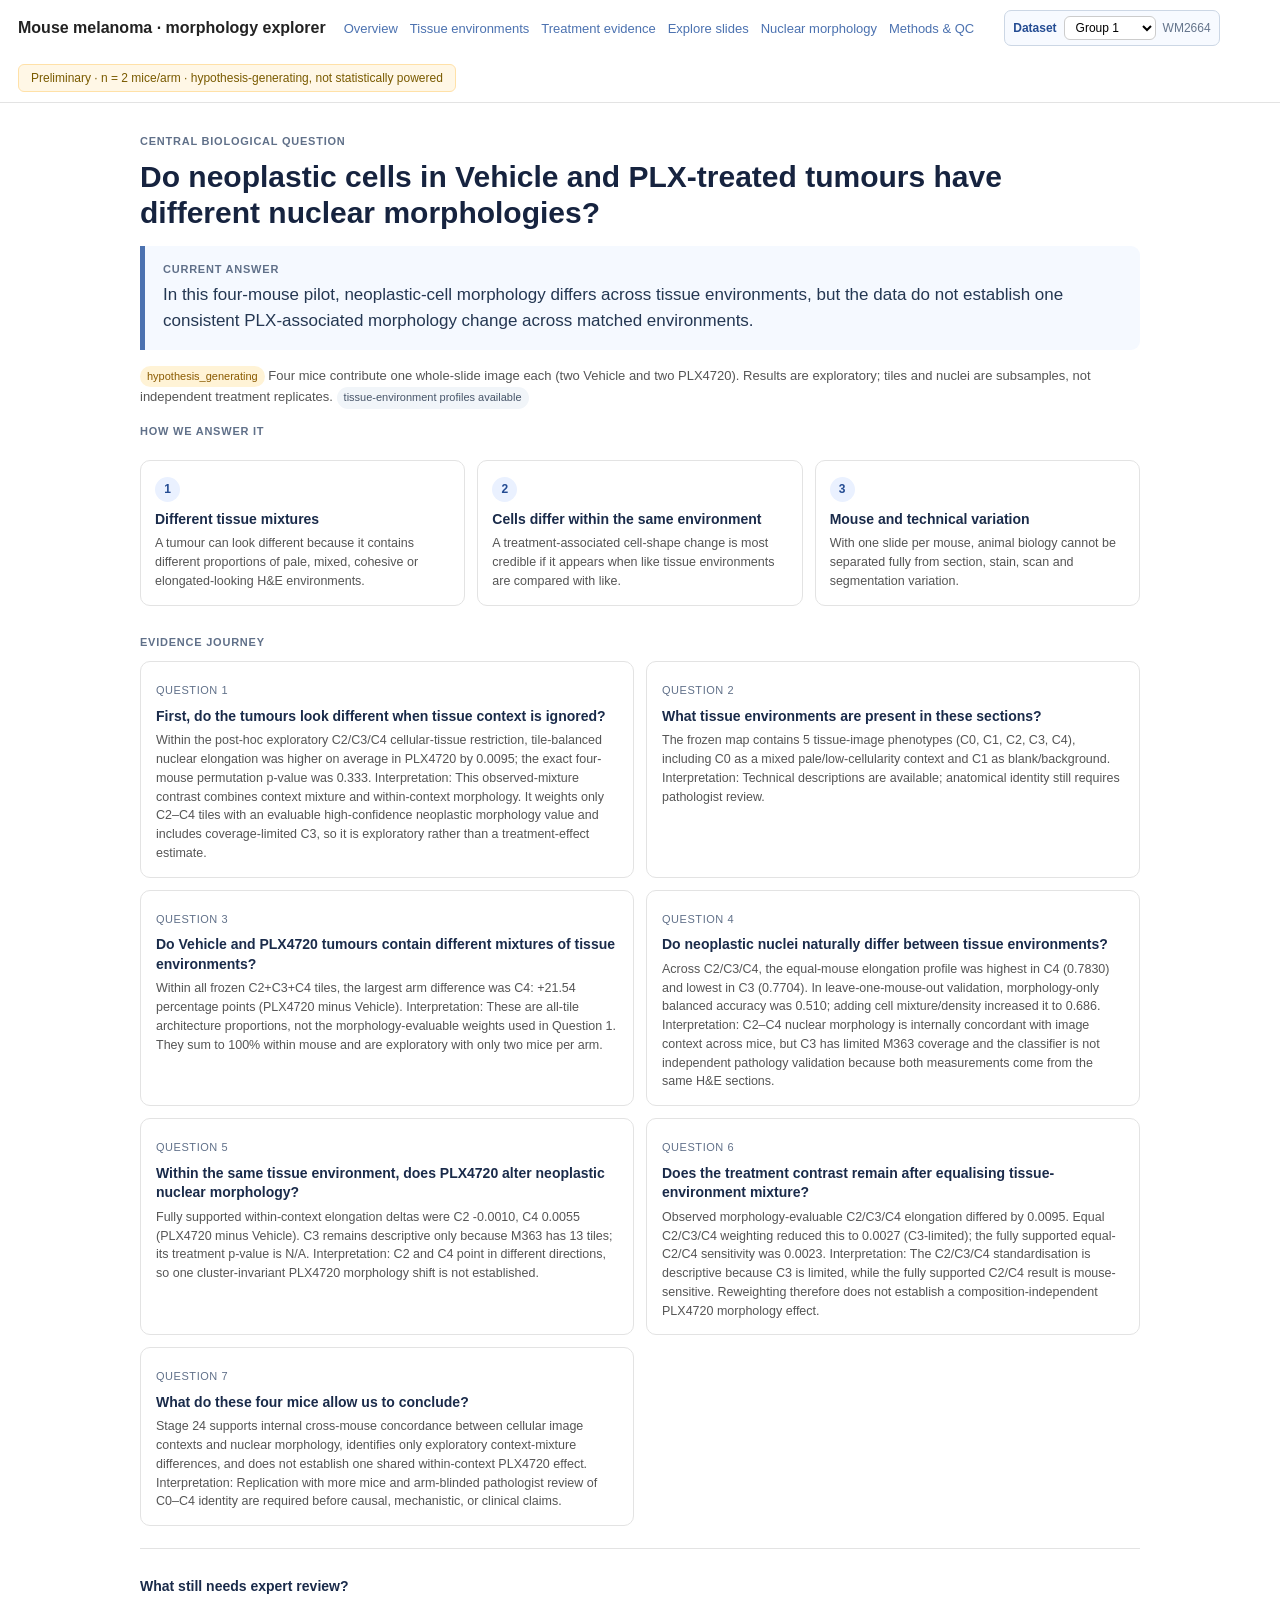
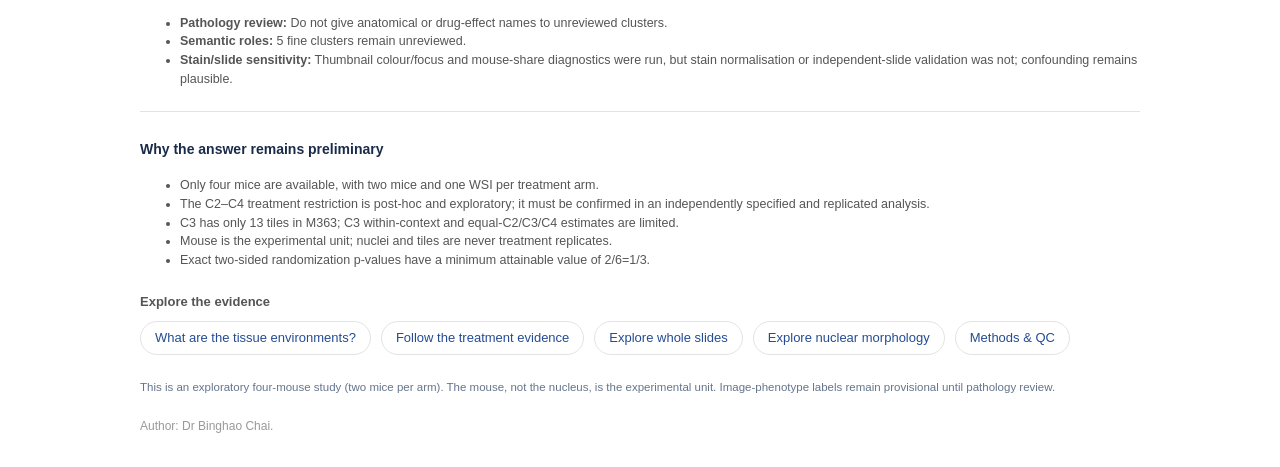
==== commit 60f43f95: "feat: add cohort selector and portable rendering" ====
--- a/index.html
+++ b/index.html
@@ -1,5 +1,5 @@
 <!doctype html><html><head><meta charset="utf-8">
-<title>Mouse melanoma · morphology explorer</title><link rel="stylesheet" href="style.css?v=20260716151626">
+<title>Mouse melanoma · morphology explorer</title><link rel="stylesheet" href="style.css?v=20260801023108">
 <style>
 .home{max-width:1040px}.hero-question{font-size:30px;line-height:1.22;color:#16233f;margin:8px 0 14px;max-width:900px}
 .answer{border-left:5px solid #4c72b0;background:#f5f9ff;padding:15px 18px;margin:0 0 16px;border-radius:0 9px 9px 0;font-size:17px;line-height:1.55;color:#243752}
@@ -17,7 +17,16 @@
 <body><header>
   <h1>Mouse melanoma · morphology explorer</h1>
   <nav class="crumbs"><a href="index.html">Overview</a><a href="phenotypes.html">Tissue environments</a><a href="experiments.html">Treatment evidence</a><a href="scatter.html">Explore slides</a><a href="cells.html">Nuclear morphology</a><a href="cluster_selection.html">Methods &amp; QC</a></nav>
-  <span class="banner">Preliminary · n = 2 mice/arm · hypothesis-generating, not statistically powered</span>
+  <div class="cohort-switcher" data-cohort-switcher>
+    <label for="cohort_selector">Dataset</label>
+    <select id="cohort_selector" aria-label="Select dataset">
+      <option value="group_1">Group 1</option>
+      <option value="group_2">Group 2</option>
+      <option value="combined">Combined</option>
+    </select>
+    <span class="cohort-context" data-cohort-context></span>
+  </div>
+  <span class="banner" id="study_banner">Preliminary · n = 2 mice/arm · hypothesis-generating, not statistically powered</span>
 </header>
 <div class="home">
 <span class="journey-title">Central biological question</span>
@@ -40,29 +49,35 @@
   <a href="scatter.html">Explore whole slides</a><a href="cells.html">Explore nuclear morphology</a>
   <a href="cluster_selection.html">Methods &amp; QC</a>
 </div>
-<p class="filter-note">This is an exploratory four-mouse study (two mice per arm). The mouse, not the nucleus, is the experimental unit. Image-phenotype labels remain provisional until pathology review.</p>
+<p id="study_limit_note" class="filter-note">This is an exploratory four-mouse study (two mice per arm). The mouse, not the nucleus, is the experimental unit. Image-phenotype labels remain provisional until pathology review.</p>
 <p style="margin-top:22px;font-size:12px;color:#999">Author: Dr Binghao Chai.</p>
-</div><script src="app.js?v=20260716151626"></script><script>
+</div><script src="app.js?v=20260801023108"></script><script>
 const STORY_CONTRACT={"schema_version":"2.0","audience":"Biologists, pathologists and clinically oriented collaborators; no computational-science background assumed.","central_question":"Do neoplastic cells in Vehicle and PLX-treated tumours have different nuclear morphologies?","central_answer":"In this four-mouse pilot, neoplastic-cell morphology differs across tissue environments, but the data do not establish one consistent PLX-associated morphology change across matched environments.","experimental_unit":"mouse","study_design_note":"Four mice contribute one whole-slide image each (two Vehicle and two PLX4720). Results are exploratory; tiles and nuclei are subsamples, not independent treatment replicates.","conceptual_model":{"label":"Why the main question must be separated","equation":"Observed whole-tumour morphology difference = tissue-environment mixture difference + within-matched-environment cell difference + mouse/slide/stain/segmentation variation","terms":[{"id":"mixture","plain_label":"Different tissue mixtures","explanation":"A tumour can look different because it contains different proportions of pale, mixed, cohesive or elongated-looking H&E environments."},{"id":"within_context","plain_label":"Cells differ within the same environment","explanation":"A treatment-associated cell-shape change is most credible if it appears when like tissue environments are compared with like."},{"id":"other_variation","plain_label":"Mouse and technical variation","explanation":"With one slide per mouse, animal biology cannot be separated fully from section, stain, scan and segmentation variation."}]},"metric_dictionary":{"eccentricity":{"plain_label":"Nuclear elongation","direction":"Higher values indicate a more elongated outline.","independence_group":"elongation","primary":true},"axis_ratio":{"plain_label":"Long-to-short axis ratio","direction":"Higher values indicate a more elongated outline.","independence_group":"elongation","primary":false,"caveat":"A deterministic re-expression of eccentricity, not independent confirmation."},"area":{"plain_label":"Nuclear area","direction":"Higher values indicate a larger segmented nuclear profile.","independence_group":"size","primary":true},"equivalent_diameter":{"plain_label":"Equivalent nuclear diameter","direction":"Higher values indicate a larger segmented nuclear profile.","independence_group":"size","primary":false,"caveat":"Derived directly from area, not independent confirmation."},"perimeter":{"plain_label":"Nuclear perimeter","direction":"Higher values indicate a longer segmented nuclear boundary.","independence_group":"boundary_size","primary":true},"compactness":{"plain_label":"Nuclear compactness","direction":"Higher values indicate a more compact, circle-like outline.","independence_group":"boundary_shape","primary":true},"solidity":{"plain_label":"Nuclear solidity","direction":"Lower values indicate a more indented or irregular outline.","independence_group":"boundary_shape","primary":true}},"evidence_journey":[{"id":"whole_tumour","step":1,"title":"First, do the tumours look different when tissue context is ignored?","motivation":"A whole-tumour comparison is the intuitive starting point, but it mixes every tissue environment in a slide.","question":"Across the four mice, are overall neoplastic nuclear measurements shifted between Vehicle and PLX4720?","method":"For each mouse, take the median across eligible high-confidence, non-edge neoplastic nuclei within each C2, C3 and C4 tile, then average the morphology-evaluable tiles equally. Compare the four mouse-level values; nuclei and tiles are not treated as treatment replicates.","result_prompt":"Show one dot per mouse in small metric panels, with Vehicle and PLX4720 separated. Display the PLX-minus-Vehicle difference and exact four-mouse permutation result as context, not as a discovery threshold.","interpretation":"Any restricted cellular-tissue difference is a candidate signal only: it may reflect altered C2–C4 mixture, a within-context cell change, or mouse/slide variation.","data_asset":"assets/neoplastic_experiments.json","chart_family":"mouse_dot_small_multiples","data_unit":"mouse","primary_metrics":["eccentricity","area","compactness","solidity","perimeter"]},{"id":"tissue_environments","step":2,"title":"What tissue environments are present in these sections?","motivation":"Neoplastic nuclear shape depends on the surrounding architecture, so biologically meaningful comparison requires a map of recurring H&E environments.","question":"What does each image-derived cluster appear to represent, where does it occur, and how confidently can it be named?","method":"Group UNI-v2 tile embeddings without using treatment labels or nuclear outcomes, then inspect representative tiles, slide locations, cell composition and morphology. Keep pathology names provisional until expert review.","result_prompt":"Show phenotype cards with full-resolution examples, slide locations, tile and nucleus coverage, morphology fingerprints and a three-level identity statement: technical description, candidate biological interpretation, pathologist confirmation status.","interpretation":"The clusters are recurring H&E image phenotypes, not proven anatomical compartments. Blank/background is not a biological morphology group, and all biological labels remain provisional.","data_asset":"assets/cluster_biology.json","chart_family":"phenotype_cards_and_spatial_maps","data_unit":"tile","advanced_detail":"Technical appendix: how the five image phenotypes were selected"},{"id":"context_composition","step":3,"title":"Do Vehicle and PLX4720 tumours contain different mixtures of tissue environments?","motivation":"A change in tumour architecture can shift whole-slide nuclear summaries even when cells do not change within matched environments.","question":"Does the proportion of tiles assigned to each tissue environment differ between treatment arms?","method":"Within each mouse's analysis-eligible cellular tissue, calculate the fractions of C2, C3 and C4 using all C2+C3+C4 image tiles as the denominator, including tiles with no eligible neoplastic nucleus. Compare the two Vehicle mice with the two PLX4720 mice; the three conditional fractions sum to 100%. Keep the complete C0/C1 definitions and exclusion rationale on the Tissue environments page.","result_prompt":"Use 100% stacked bars for the four individual mice and a separate dot plot of C2–C4 PLX-minus-Vehicle percentage-point differences. Label the denominator as the share of C2–C4 tiles; do not mix C0/C1 into treatment-facing plots.","interpretation":"Report candidate architecture shifts by cluster, but do not describe them as independent treatment effects or as proof of drug response.","data_asset":"assets/cluster_stratified_stats.json","chart_family":"stacked_composition_plus_delta_dots","data_unit":"mouse","exclude_from_biological_denominator":[0,1]},{"id":"context_morphology","step":4,"title":"Do neoplastic nuclei naturally differ between tissue environments?","motivation":"Stratification is useful only if image environments correspond to interpretable differences in the nuclei they contain.","question":"Across all slides, which nuclear measurements distinguish the biological tile clusters, and do those differences recur across mice?","method":"Assign each mapped high-confidence neoplastic nucleus to its containing tile. For the treatment-evidence population, summarise C2, C3 and C4 morphology within tiles and mice before pooling. Compare these clusters descriptively and test tile-level classification with leave-one-mouse-out validation; retain C0/C1 definitions on the Tissue environments page.","result_prompt":"Use a cluster-by-metric effect heatmap for the overview, mouse-balanced distributions for a selected metric, four mouse dots for recurrence, and held-out-mouse confusion matrices for classification. Never connect unordered clusters with lines.","interpretation":"Morphology that distinguishes embedding clusters supports biological concordance, not independent validation: both tile embeddings and nuclear features come from the same H&E sections.","data_asset":"assets/cluster_biology.json","chart_family":"cluster_metric_heatmap_plus_distributions","data_unit":"tile_nested_in_mouse","exclude_clusters":[0,1],"limited_clusters":[3]},{"id":"within_context_treatment","step":5,"title":"Within the same tissue environment, does PLX4720 alter neoplastic nuclear morphology?","motivation":"Matching tissue context separates a possible cell-level change from a change in the amount of each environment.","question":"For each supported cluster and morphology metric, is the PLX-minus-Vehicle direction consistent across mice?","method":"Within each C2, C3 and C4 cellular-tissue cluster, calculate one morphology summary per mouse, compare two Vehicle with two PLX4720 mice, and inspect leave-one-mouse-out direction when all four mice pass the support gate. Mark C3 treatment inference as limited when M363 does not meet tile support. Do not pool nuclei as treatment replicates.","result_prompt":"Use a cluster-by-metric treatment-effect heatmap. Selecting a cell must reveal the four raw mouse dots, sample coverage and robustness status; unsupported cells display N/A rather than zero.","interpretation":"A credible shared treatment phenotype would require comparable directions across supported contexts and mice. Heterogeneous directions argue against a cluster-invariant effect in this pilot.","data_asset":"assets/cluster_stratified_stats.json","chart_family":"effect_heatmap_with_mouse_dot_drilldown","data_unit":"mouse","unsupported_display":"N/A"},{"id":"composition_standardisation","step":6,"title":"Does the treatment contrast remain after equalising tissue-environment mixture?","motivation":"Standardisation asks what the overall comparison would look like if every mouse contributed the same supported cluster mixture.","question":"How does the overall morphology contrast change under equal-cluster and pooled-reference weighting?","method":"Compare each mouse's observed C2–C4 morphology-evaluable-tile summary with an equal-C2/C3/C4 reweighting, then repeat the standardisation in the fully supported C2/C4 subset. Compare the same four mouse-level values under each estimand.","result_prompt":"Use aligned observed-mixture and equal-mixture mouse-dot panels on the same scale, with the fully supported C2/C4 analysis shown separately. Any descriptive decomposition must include its covariance residual and must not be presented as causal. Do not imply that reweighting creates additional animals.","interpretation":"If standardised estimates remain mouse-sensitive or disagree across contexts, the data do not support a composition-independent treatment effect.","data_asset":"assets/cluster_stratified_stats.json","chart_family":"standardisation_mouse_dot_panels","data_unit":"mouse"},{"id":"conclusion","step":7,"title":"What do these four mice allow us to conclude?","motivation":"The final claim must reflect biological evidence, experimental replication and technical uncertainty together.","question":"Which observations are supported, which are hypotheses, and what evidence is still needed?","method":"Triangulate whole-slide, architecture, cross-context, within-context, standardised and sensitivity results; preserve mouse as the experimental unit.","result_prompt":"Show a claim-evidence matrix with Supported observation, Candidate hypothesis, Not established and Next validation columns. Keep technical sensitivity tables collapsible.","interpretation":"Current evidence supports heterogeneous tissue contexts and context-associated nuclear morphology. It does not establish a causal, cluster-invariant PLX-induced nuclear phenotype.","data_asset":"assets/biological_story.json","chart_family":"claim_evidence_matrix","data_unit":"claim"}],"chart_rules":{"unordered_categories":["cluster","tissue_environment","mouse_id"],"forbidden_for_unordered_categories":["line","slope","connected_scatter","smoothed_trend"],"required_for_treatment_inference":"Show the four mouse-level observations wherever a treatment contrast is presented.","missing_data":"Render unsupported estimates as N/A with the reason; never coerce missing or insufficient evidence to zero.","colour":"Treatment colour and cluster colour encode different concepts and must not be reused interchangeably.","tooltips":"Every interactive mark must state metric, unit, aggregation level, denominator and sample coverage.","technical_detail":"K selection, clustering stability, sensitivity grids and implementation parameters belong in Methods & QC or collapsible advanced detail."},"navigation":[{"label":"Overview","href":"index.html"},{"label":"Tissue environments","href":"phenotypes.html"},{"label":"Treatment evidence","href":"experiments.html"},{"label":"Explore slides","href":"scatter.html"},{"label":"Nuclear morphology","href":"cells.html"},{"label":"Methods & QC","href":"cluster_selection.html"}]};
 function asText(x){if(typeof x==="string")return x;if(!x)return "";const summary=x.summary||x.text||"",interpretation=x.interpretation||"";
   if(summary&&interpretation&&summary!==interpretation)return `${summary} Interpretation: ${interpretation}`;return summary||interpretation||x.note||"";}
-function centralBlock(B,S){const c=(B&&(B.centralQuestion||B.central_question))||{},meta=S&&S.meta||{};
-  return {question:STORY_CONTRACT.central_question,answer:STORY_CONTRACT.central_answer,
-    status:c.status||(B&&B.status)||(S&&S.status)||meta.status||"hypothesis-generating",
-    note:STORY_CONTRACT.study_design_note};}
-function journeyRows(B){const observed=new Map(((B&&(B.evidenceJourney||B.evidence_journey))||[]).map(x=>[String(x.id),x]));
+function centralBlock(B,S){const c=(B&&(B.centralQuestion||B.central_question))||{},meta=S&&S.meta||{},selected=activeCohort();
+  if(selected.id==="group_1")return {question:STORY_CONTRACT.central_question,answer:STORY_CONTRACT.central_answer,
+    status:c.status||(B&&B.status)||(S&&S.status)||meta.status||"hypothesis-generating",note:STORY_CONTRACT.study_design_note,available:!!(B||S)};
+  const question=typeof c==="string"?c:(c.question||c.text)||(B&&(B.central_question||B.centralQuestion));
+  const answer=(B&&(B.centralAnswer||B.central_answer))||(typeof c==="object"&&(c.plainLanguageAnswer||c.plain_language_answer||c.answer||c.summary));
+  const note=(B&&(B.studyDesignNote||B.study_design_note))||(S&&(S.studyDesignNote||S.study_design_note));
+  return {question:typeof question==="string"?question:STORY_CONTRACT.central_question,answer:typeof answer==="string"?answer:null,
+    status:c.status||(B&&B.status)||(S&&S.status)||meta.status||"unavailable",note:note||`${selected.label}: ${selected.context}.`,available:!!answer};}
+function journeyRows(B){const observed=new Map(((B&&(B.evidenceJourney||B.evidence_journey))||[]).map(x=>[String(x.id),x])),allowContractFallback=ACTIVE_COHORT_ID==="group_1";
   return STORY_CONTRACT.evidence_journey.map((planned,i)=>{const result=observed.get(String(planned.id))||{};return{
-    question:planned.title||planned.question,finding:asText(result.finding||result.result||result.summary)||result.interpretation||planned.interpretation,
+    question:result.title||planned.title||planned.question,finding:asText(result.finding||result.result||result.summary)||result.interpretation||(allowContractFallback?planned.interpretation:`No ${activeCohort().label} result asset is available for this objective.`),
     href:`experiments.html#q${planned.step||i+1}`};});}
 (async()=>{const $=id=>document.getElementById(id),[B,C,S]=await Promise.all([
     loadOptionalJSON("assets/biological_story.json"),loadOptionalJSON("assets/cluster_biology.json"),loadOptionalJSON("assets/science_summary.json")]);
   const terms=STORY_CONTRACT.conceptual_model.terms||[];$("decomposition").innerHTML=terms.map((x,i)=>`<a class="decomp" href="experiments.html" style="text-decoration:none;color:inherit"><span class="step">${i+1}</span><h3>${esc(x.plain_label)}</h3><p>${esc(x.explanation)}</p></a>`).join("");
-  const central=centralBlock(B,S);$("headline").textContent=central.question;$("plain_answer").innerHTML=`<span class="eyebrow">Current answer</span>${esc(central.answer)}`;
-  if(!B&&!C&&!S) unavailable("summary_status","Biological result assets are unavailable. The question framework is shown from webapp_story.json, but no analytical result has been substituted.");
+  const central=centralBlock(B,S);$("headline").textContent=central.question;$("plain_answer").innerHTML=`<span class="eyebrow">Current answer</span>${esc(central.answer||cohortUnavailableMessage("biological-result"))}`;
+  if(!B&&!C&&!S) unavailable("summary_status",cohortUnavailableMessage("biological-result"));
   else $("summary_status").innerHTML=`<span class="reviewbadge warn">${esc(central.status)}</span> ${esc(central.note)}`+
       (C?` <span class="reviewbadge">tissue-environment profiles available</span>`:` <span class="reviewbadge warn">environment profiles pending</span>`);
   const rows=journeyRows(B);$("journey").innerHTML=rows.map((x,i)=>`<a href="${esc(x.href)}"><span class="number">Question ${i+1}</span><h3>${esc(x.question)}</h3><p>${esc(x.finding)}</p></a>`).join("");
   const rf=(B&&B.reviewFlags)||(B&&B.review_flags)||(S&&S.reviewFlags)||[];if(rf.length) $("review_flags").innerHTML=`<h3>What still needs expert review?</h3><ul>${rf.map(r=>`<li><b>${esc(r.label||r.title||r.status||"Review item")}:</b> ${esc(asText(r))}</li>`).join("")}</ul>`;
   const lim=(B&&B.limitations)||(S&&S.limitations)||[];if(lim.length) $("limitations").innerHTML=`<h3>Why the answer remains preliminary</h3><ul>${lim.slice(0,5).map(x=>`<li>${esc(asText(x)||x)}</li>`).join("")}</ul>`;
+  if(ACTIVE_COHORT_ID==="group_2")$("study_limit_note").textContent="Group 2 is an exploratory four-mouse cohort (two mice per arm), labelled Group 2's cell line until the name is confirmed by a colleague. The mouse, not the nucleus, is the experimental unit.";
+  if(ACTIVE_COHORT_ID==="combined")$("study_limit_note").textContent="Combined is a cohort-blocked synthesis of eight WSIs across Group 1 and Group 2. Cohort-local C# labels are not aligned or pooled by number; mice remain the experimental units.";
 })();
 </script></body></html>
--- a/style.css
+++ b/style.css
@@ -7,6 +7,10 @@
   align-items:center; gap:18px; flex-wrap:wrap; }
 header h1{ font-size:16px; margin:0; font-weight:700; }
 header .crumbs a{ color:var(--accent); text-decoration:none; margin-right:12px; font-size:13px; }
+.cohort-switcher{display:flex;align-items:center;gap:7px;padding:5px 8px;border:1px solid #ccd7e5;
+  border-radius:7px;background:#f7faff;font-size:12px;color:#40516b}
+.cohort-switcher label{font-weight:700;color:#244c93}.cohort-switcher select{min-width:92px;padding:3px 7px}
+.cohort-context{max-width:180px;color:#64748b;line-height:1.25}
 .banner{ background:#fff7e6; border:1px solid #ffe1a8; color:#7a5b00;
   font-size:12px; padding:6px 12px; border-radius:6px; }
 .hint{ background:#eaf1ff; border:1px solid #b9d0ff; color:#244c93; font-weight:600;
@@ -87,6 +91,6 @@
 .science-item{border:1px solid var(--line);border-radius:8px;padding:12px 14px;background:#fff}
 .science-item h3{font-size:14px;margin:0 0 6px;color:#1a2b4a}.science-item p{font-size:13px;line-height:1.55;margin:4px 0;color:#444}
 .filter-note{font-size:11.5px;color:#64748b;line-height:1.4}
-@media(max-width:900px){.science-list{grid-template-columns:1fr}}
+@media(max-width:900px){.science-list{grid-template-columns:1fr}.cohort-context{display:none}}
 table.meta{ font-size:13px; border-collapse:collapse; margin-top:8px; }
 table.meta td{ padding:2px 10px 2px 0; }
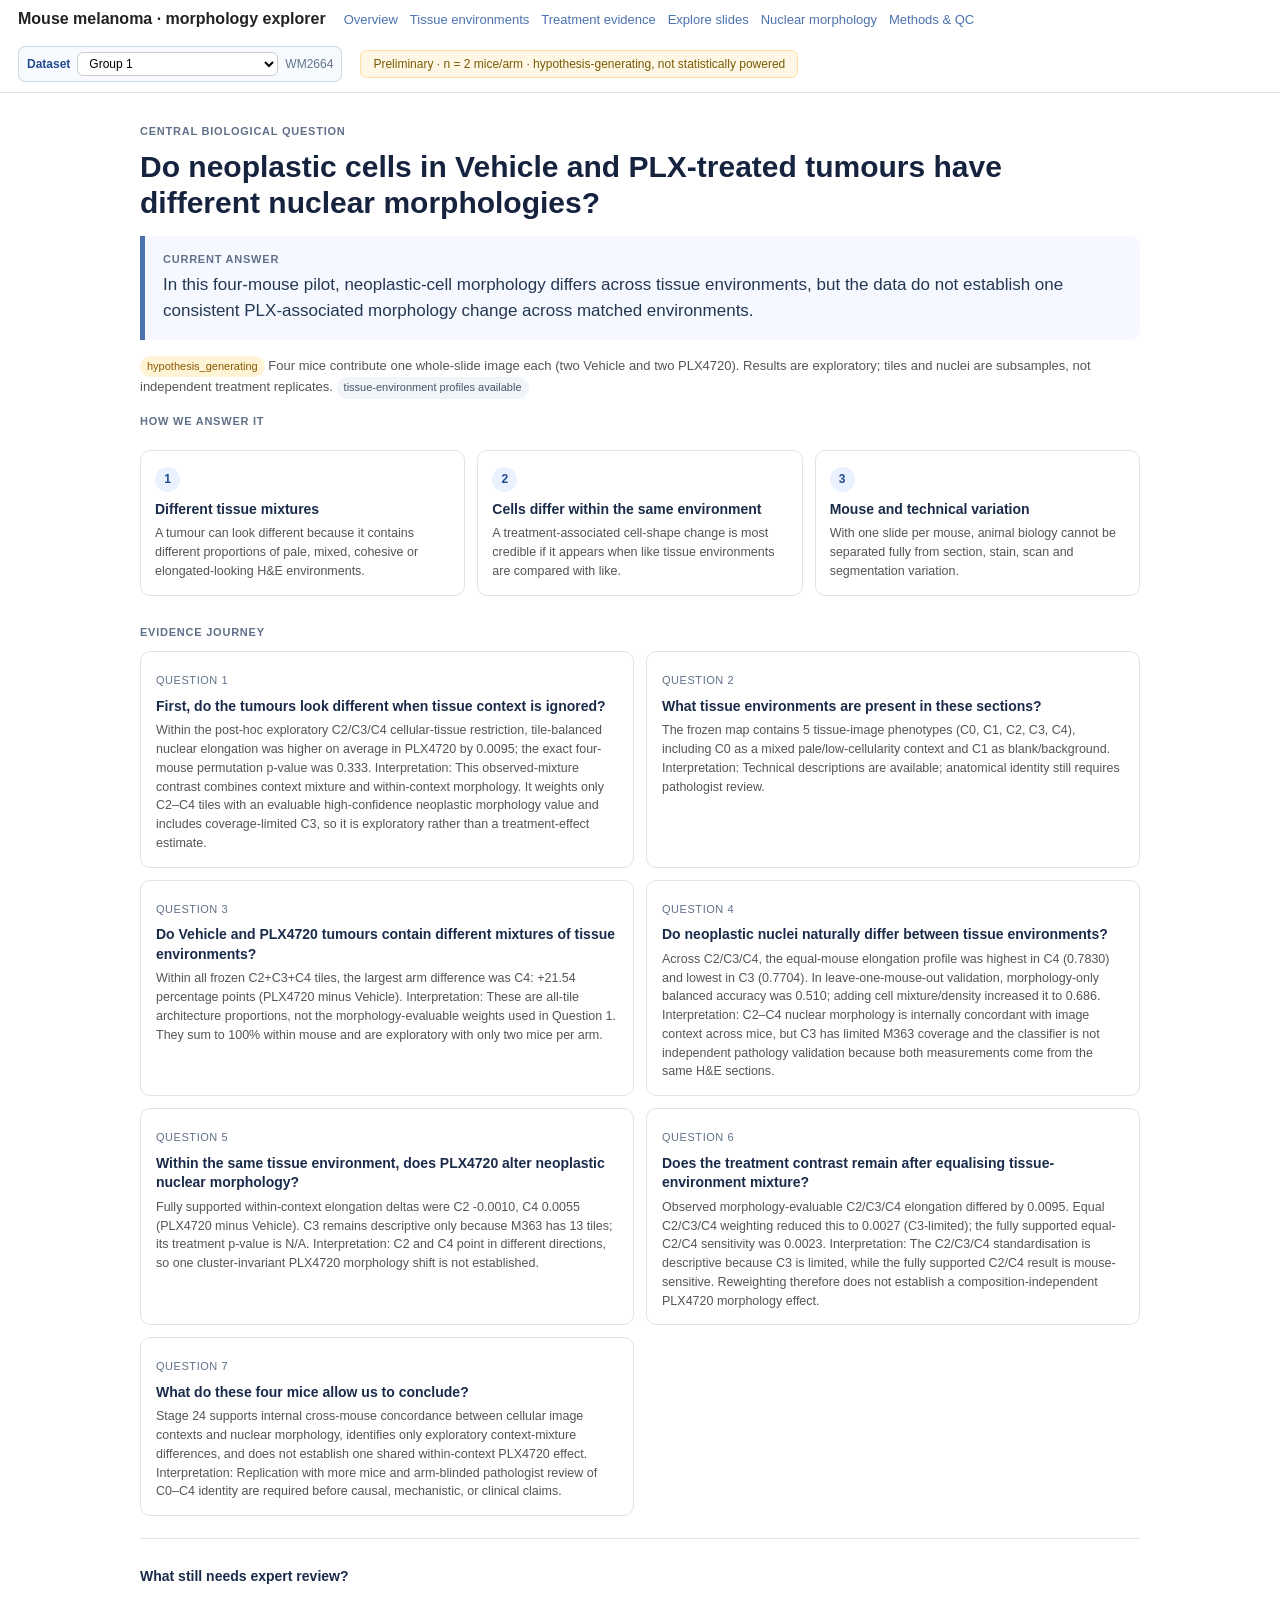
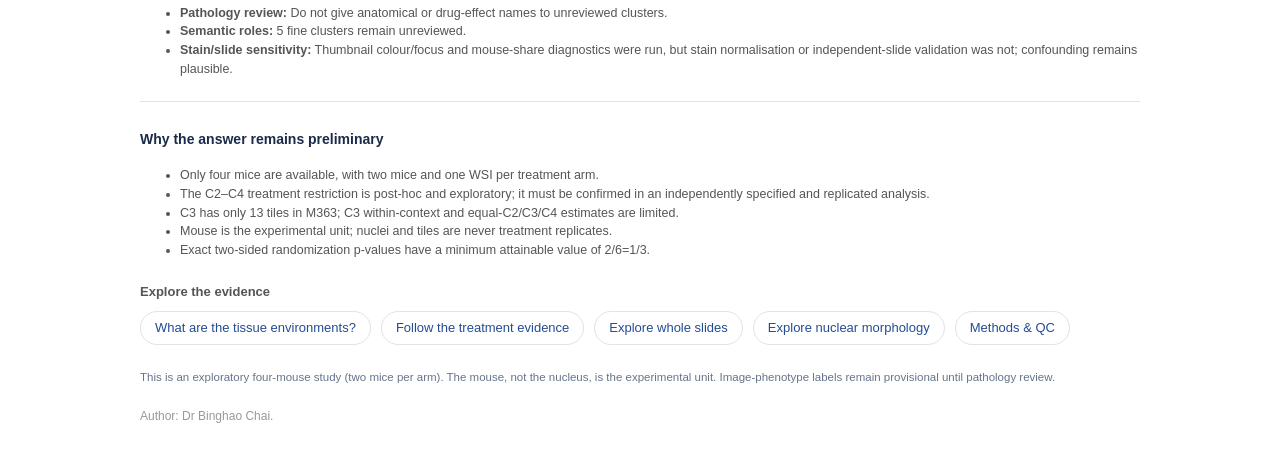
==== commit a4cbce53: "add group 2 rescan analysis" ====
--- a/index.html
+++ b/index.html
@@ -1,5 +1,5 @@
 <!doctype html><html><head><meta charset="utf-8">
-<title>Mouse melanoma · morphology explorer</title><link rel="stylesheet" href="style.css?v=20260801023108">
+<title>Mouse melanoma · morphology explorer</title><link rel="stylesheet" href="style.css?v=20260825175521">
 <style>
 .home{max-width:1040px}.hero-question{font-size:30px;line-height:1.22;color:#16233f;margin:8px 0 14px;max-width:900px}
 .answer{border-left:5px solid #4c72b0;background:#f5f9ff;padding:15px 18px;margin:0 0 16px;border-radius:0 9px 9px 0;font-size:17px;line-height:1.55;color:#243752}
@@ -21,8 +21,9 @@
     <label for="cohort_selector">Dataset</label>
     <select id="cohort_selector" aria-label="Select dataset">
       <option value="group_1">Group 1</option>
-      <option value="group_2">Group 2</option>
-      <option value="combined">Combined</option>
+      <option value="group_2">Group 2 Archive</option>
+      <option value="group_2_rescanned">Group 2 Rescanned</option>
+      <option value="combined_rescanned">Group 1 + Group 2 Rescanned</option>
     </select>
     <span class="cohort-context" data-cohort-context></span>
   </div>
@@ -51,7 +52,7 @@
 </div>
 <p id="study_limit_note" class="filter-note">This is an exploratory four-mouse study (two mice per arm). The mouse, not the nucleus, is the experimental unit. Image-phenotype labels remain provisional until pathology review.</p>
 <p style="margin-top:22px;font-size:12px;color:#999">Author: Dr Binghao Chai.</p>
-</div><script src="app.js?v=20260801023108"></script><script>
+</div><script src="app.js?v=20260825175521"></script><script>
 const STORY_CONTRACT={"schema_version":"2.0","audience":"Biologists, pathologists and clinically oriented collaborators; no computational-science background assumed.","central_question":"Do neoplastic cells in Vehicle and PLX-treated tumours have different nuclear morphologies?","central_answer":"In this four-mouse pilot, neoplastic-cell morphology differs across tissue environments, but the data do not establish one consistent PLX-associated morphology change across matched environments.","experimental_unit":"mouse","study_design_note":"Four mice contribute one whole-slide image each (two Vehicle and two PLX4720). Results are exploratory; tiles and nuclei are subsamples, not independent treatment replicates.","conceptual_model":{"label":"Why the main question must be separated","equation":"Observed whole-tumour morphology difference = tissue-environment mixture difference + within-matched-environment cell difference + mouse/slide/stain/segmentation variation","terms":[{"id":"mixture","plain_label":"Different tissue mixtures","explanation":"A tumour can look different because it contains different proportions of pale, mixed, cohesive or elongated-looking H&E environments."},{"id":"within_context","plain_label":"Cells differ within the same environment","explanation":"A treatment-associated cell-shape change is most credible if it appears when like tissue environments are compared with like."},{"id":"other_variation","plain_label":"Mouse and technical variation","explanation":"With one slide per mouse, animal biology cannot be separated fully from section, stain, scan and segmentation variation."}]},"metric_dictionary":{"eccentricity":{"plain_label":"Nuclear elongation","direction":"Higher values indicate a more elongated outline.","independence_group":"elongation","primary":true},"axis_ratio":{"plain_label":"Long-to-short axis ratio","direction":"Higher values indicate a more elongated outline.","independence_group":"elongation","primary":false,"caveat":"A deterministic re-expression of eccentricity, not independent confirmation."},"area":{"plain_label":"Nuclear area","direction":"Higher values indicate a larger segmented nuclear profile.","independence_group":"size","primary":true},"equivalent_diameter":{"plain_label":"Equivalent nuclear diameter","direction":"Higher values indicate a larger segmented nuclear profile.","independence_group":"size","primary":false,"caveat":"Derived directly from area, not independent confirmation."},"perimeter":{"plain_label":"Nuclear perimeter","direction":"Higher values indicate a longer segmented nuclear boundary.","independence_group":"boundary_size","primary":true},"compactness":{"plain_label":"Nuclear compactness","direction":"Higher values indicate a more compact, circle-like outline.","independence_group":"boundary_shape","primary":true},"solidity":{"plain_label":"Nuclear solidity","direction":"Lower values indicate a more indented or irregular outline.","independence_group":"boundary_shape","primary":true}},"evidence_journey":[{"id":"whole_tumour","step":1,"title":"First, do the tumours look different when tissue context is ignored?","motivation":"A whole-tumour comparison is the intuitive starting point, but it mixes every tissue environment in a slide.","question":"Across the four mice, are overall neoplastic nuclear measurements shifted between Vehicle and PLX4720?","method":"For each mouse, take the median across eligible high-confidence, non-edge neoplastic nuclei within each C2, C3 and C4 tile, then average the morphology-evaluable tiles equally. Compare the four mouse-level values; nuclei and tiles are not treated as treatment replicates.","result_prompt":"Show one dot per mouse in small metric panels, with Vehicle and PLX4720 separated. Display the PLX-minus-Vehicle difference and exact four-mouse permutation result as context, not as a discovery threshold.","interpretation":"Any restricted cellular-tissue difference is a candidate signal only: it may reflect altered C2–C4 mixture, a within-context cell change, or mouse/slide variation.","data_asset":"assets/neoplastic_experiments.json","chart_family":"mouse_dot_small_multiples","data_unit":"mouse","primary_metrics":["eccentricity","area","compactness","solidity","perimeter"]},{"id":"tissue_environments","step":2,"title":"What tissue environments are present in these sections?","motivation":"Neoplastic nuclear shape depends on the surrounding architecture, so biologically meaningful comparison requires a map of recurring H&E environments.","question":"What does each image-derived cluster appear to represent, where does it occur, and how confidently can it be named?","method":"Group UNI-v2 tile embeddings without using treatment labels or nuclear outcomes, then inspect representative tiles, slide locations, cell composition and morphology. Keep pathology names provisional until expert review.","result_prompt":"Show phenotype cards with full-resolution examples, slide locations, tile and nucleus coverage, morphology fingerprints and a three-level identity statement: technical description, candidate biological interpretation, pathologist confirmation status.","interpretation":"The clusters are recurring H&E image phenotypes, not proven anatomical compartments. Blank/background is not a biological morphology group, and all biological labels remain provisional.","data_asset":"assets/cluster_biology.json","chart_family":"phenotype_cards_and_spatial_maps","data_unit":"tile","advanced_detail":"Technical appendix: how the five image phenotypes were selected"},{"id":"context_composition","step":3,"title":"Do Vehicle and PLX4720 tumours contain different mixtures of tissue environments?","motivation":"A change in tumour architecture can shift whole-slide nuclear summaries even when cells do not change within matched environments.","question":"Does the proportion of tiles assigned to each tissue environment differ between treatment arms?","method":"Within each mouse's analysis-eligible cellular tissue, calculate the fractions of C2, C3 and C4 using all C2+C3+C4 image tiles as the denominator, including tiles with no eligible neoplastic nucleus. Compare the two Vehicle mice with the two PLX4720 mice; the three conditional fractions sum to 100%. Keep the complete C0/C1 definitions and exclusion rationale on the Tissue environments page.","result_prompt":"Use 100% stacked bars for the four individual mice and a separate dot plot of C2–C4 PLX-minus-Vehicle percentage-point differences. Label the denominator as the share of C2–C4 tiles; do not mix C0/C1 into treatment-facing plots.","interpretation":"Report candidate architecture shifts by cluster, but do not describe them as independent treatment effects or as proof of drug response.","data_asset":"assets/cluster_stratified_stats.json","chart_family":"stacked_composition_plus_delta_dots","data_unit":"mouse","exclude_from_biological_denominator":[0,1]},{"id":"context_morphology","step":4,"title":"Do neoplastic nuclei naturally differ between tissue environments?","motivation":"Stratification is useful only if image environments correspond to interpretable differences in the nuclei they contain.","question":"Across all slides, which nuclear measurements distinguish the biological tile clusters, and do those differences recur across mice?","method":"Assign each mapped high-confidence neoplastic nucleus to its containing tile. For the treatment-evidence population, summarise C2, C3 and C4 morphology within tiles and mice before pooling. Compare these clusters descriptively and test tile-level classification with leave-one-mouse-out validation; retain C0/C1 definitions on the Tissue environments page.","result_prompt":"Use a cluster-by-metric effect heatmap for the overview, mouse-balanced distributions for a selected metric, four mouse dots for recurrence, and held-out-mouse confusion matrices for classification. Never connect unordered clusters with lines.","interpretation":"Morphology that distinguishes embedding clusters supports biological concordance, not independent validation: both tile embeddings and nuclear features come from the same H&E sections.","data_asset":"assets/cluster_biology.json","chart_family":"cluster_metric_heatmap_plus_distributions","data_unit":"tile_nested_in_mouse","exclude_clusters":[0,1],"limited_clusters":[3]},{"id":"within_context_treatment","step":5,"title":"Within the same tissue environment, does PLX4720 alter neoplastic nuclear morphology?","motivation":"Matching tissue context separates a possible cell-level change from a change in the amount of each environment.","question":"For each supported cluster and morphology metric, is the PLX-minus-Vehicle direction consistent across mice?","method":"Within each C2, C3 and C4 cellular-tissue cluster, calculate one morphology summary per mouse, compare two Vehicle with two PLX4720 mice, and inspect leave-one-mouse-out direction when all four mice pass the support gate. Mark C3 treatment inference as limited when M363 does not meet tile support. Do not pool nuclei as treatment replicates.","result_prompt":"Use a cluster-by-metric treatment-effect heatmap. Selecting a cell must reveal the four raw mouse dots, sample coverage and robustness status; unsupported cells display N/A rather than zero.","interpretation":"A credible shared treatment phenotype would require comparable directions across supported contexts and mice. Heterogeneous directions argue against a cluster-invariant effect in this pilot.","data_asset":"assets/cluster_stratified_stats.json","chart_family":"effect_heatmap_with_mouse_dot_drilldown","data_unit":"mouse","unsupported_display":"N/A"},{"id":"composition_standardisation","step":6,"title":"Does the treatment contrast remain after equalising tissue-environment mixture?","motivation":"Standardisation asks what the overall comparison would look like if every mouse contributed the same supported cluster mixture.","question":"How does the overall morphology contrast change under equal-cluster and pooled-reference weighting?","method":"Compare each mouse's observed C2–C4 morphology-evaluable-tile summary with an equal-C2/C3/C4 reweighting, then repeat the standardisation in the fully supported C2/C4 subset. Compare the same four mouse-level values under each estimand.","result_prompt":"Use aligned observed-mixture and equal-mixture mouse-dot panels on the same scale, with the fully supported C2/C4 analysis shown separately. Any descriptive decomposition must include its covariance residual and must not be presented as causal. Do not imply that reweighting creates additional animals.","interpretation":"If standardised estimates remain mouse-sensitive or disagree across contexts, the data do not support a composition-independent treatment effect.","data_asset":"assets/cluster_stratified_stats.json","chart_family":"standardisation_mouse_dot_panels","data_unit":"mouse"},{"id":"conclusion","step":7,"title":"What do these four mice allow us to conclude?","motivation":"The final claim must reflect biological evidence, experimental replication and technical uncertainty together.","question":"Which observations are supported, which are hypotheses, and what evidence is still needed?","method":"Triangulate whole-slide, architecture, cross-context, within-context, standardised and sensitivity results; preserve mouse as the experimental unit.","result_prompt":"Show a claim-evidence matrix with Supported observation, Candidate hypothesis, Not established and Next validation columns. Keep technical sensitivity tables collapsible.","interpretation":"Current evidence supports heterogeneous tissue contexts and context-associated nuclear morphology. It does not establish a causal, cluster-invariant PLX-induced nuclear phenotype.","data_asset":"assets/biological_story.json","chart_family":"claim_evidence_matrix","data_unit":"claim"}],"chart_rules":{"unordered_categories":["cluster","tissue_environment","mouse_id"],"forbidden_for_unordered_categories":["line","slope","connected_scatter","smoothed_trend"],"required_for_treatment_inference":"Show the four mouse-level observations wherever a treatment contrast is presented.","missing_data":"Render unsupported estimates as N/A with the reason; never coerce missing or insufficient evidence to zero.","colour":"Treatment colour and cluster colour encode different concepts and must not be reused interchangeably.","tooltips":"Every interactive mark must state metric, unit, aggregation level, denominator and sample coverage.","technical_detail":"K selection, clustering stability, sensitivity grids and implementation parameters belong in Methods & QC or collapsible advanced detail."},"navigation":[{"label":"Overview","href":"index.html"},{"label":"Tissue environments","href":"phenotypes.html"},{"label":"Treatment evidence","href":"experiments.html"},{"label":"Explore slides","href":"scatter.html"},{"label":"Nuclear morphology","href":"cells.html"},{"label":"Methods & QC","href":"cluster_selection.html"}]};
 function asText(x){if(typeof x==="string")return x;if(!x)return "";const summary=x.summary||x.text||"",interpretation=x.interpretation||"";
   if(summary&&interpretation&&summary!==interpretation)return `${summary} Interpretation: ${interpretation}`;return summary||interpretation||x.note||"";}
@@ -77,7 +78,9 @@
   const rows=journeyRows(B);$("journey").innerHTML=rows.map((x,i)=>`<a href="${esc(x.href)}"><span class="number">Question ${i+1}</span><h3>${esc(x.question)}</h3><p>${esc(x.finding)}</p></a>`).join("");
   const rf=(B&&B.reviewFlags)||(B&&B.review_flags)||(S&&S.reviewFlags)||[];if(rf.length) $("review_flags").innerHTML=`<h3>What still needs expert review?</h3><ul>${rf.map(r=>`<li><b>${esc(r.label||r.title||r.status||"Review item")}:</b> ${esc(asText(r))}</li>`).join("")}</ul>`;
   const lim=(B&&B.limitations)||(S&&S.limitations)||[];if(lim.length) $("limitations").innerHTML=`<h3>Why the answer remains preliminary</h3><ul>${lim.slice(0,5).map(x=>`<li>${esc(asText(x)||x)}</li>`).join("")}</ul>`;
-  if(ACTIVE_COHORT_ID==="group_2")$("study_limit_note").textContent="Group 2 is an exploratory four-mouse cohort (two mice per arm), labelled Group 2's cell line until the name is confirmed by a colleague. The mouse, not the nucleus, is the experimental unit.";
-  if(ACTIVE_COHORT_ID==="combined")$("study_limit_note").textContent="Combined is a cohort-blocked synthesis of eight WSIs across Group 1 and Group 2. Cohort-local C# labels are not aligned or pooled by number; mice remain the experimental units.";
+  if(ACTIVE_COHORT_ID==="group_2")$("study_limit_note").textContent="Group 2 Archive is the original scan of the exploratory four-mouse Group 2 cohort (two mice per arm), labelled Group 2's cell line until the name is confirmed by a colleague. It is superseded by Group 2 Rescanned. The mouse, not the nucleus, is the experimental unit.";
+  if(ACTIVE_COHORT_ID==="group_2_rescanned")$("study_limit_note").textContent="Group 2 Rescanned is an exploratory four-mouse cohort (two mice per arm; same mice as Group 2, rescanned), labelled Group 2's cell line until the name is confirmed by a colleague. The mouse, not the nucleus, is the experimental unit.";
+  if(ACTIVE_COHORT_ID==="combined")$("study_limit_note").textContent="Combined (Archive) is a cohort-blocked synthesis of eight WSIs across Group 1 and the archived Group 2 scan. Cohort-local C# labels are not aligned or pooled by number; mice remain the experimental units.";
+  if(ACTIVE_COHORT_ID==="combined_rescanned")$("study_limit_note").textContent="Group 1 + Group 2 Rescanned is a cohort-blocked synthesis of eight WSIs across Group 1 and Group 2 Rescanned. Cohort-local C# labels are not aligned or pooled by number; mice remain the experimental units.";
 })();
 </script></body></html>
